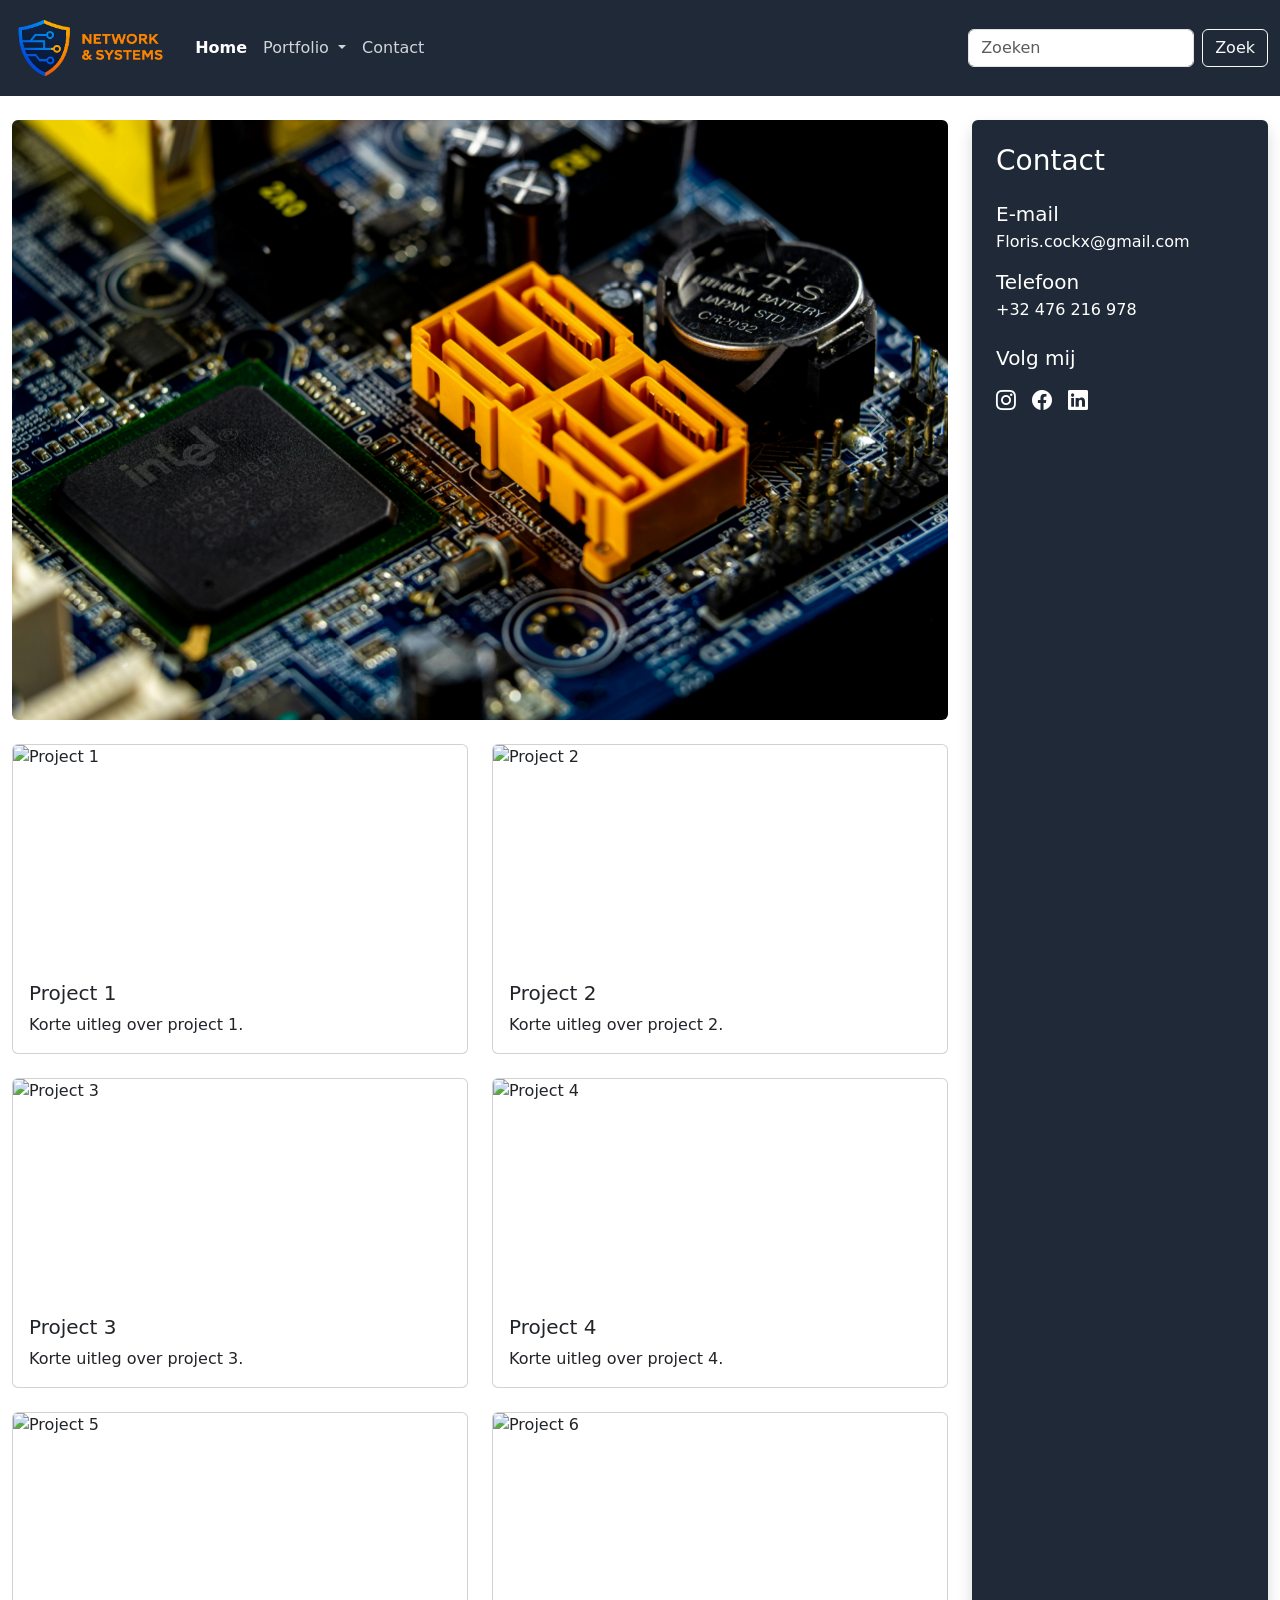
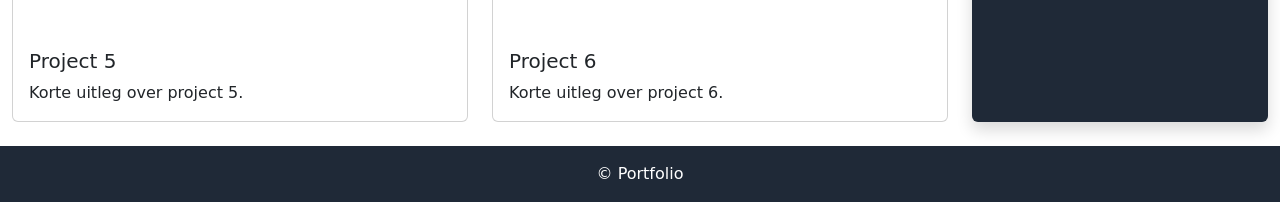
==== index.html @ 985202cc "test" ====
<!DOCTYPE html>
<html lang="nl-BE">

<head>
  <!-- Required meta tags -->
  <meta charset="UTF-8">
  <!-- version egde --> 
  <meta http-equiv="X-UA-Compatible" content="IE=edge">
  <meta name="viewport" content="width=device-width, initial-scale=1.0">
  <title>home</title>
  <!--Reset css copy paste-->
  <link rel="stylesheet" href="css/reset.css">
  <!-- Bootstrap CSS -->
  <link href="https://cdn.jsdelivr.net/npm/bootstrap@5.3.3/dist/css/bootstrap.min.css" rel="stylesheet"
    integrity="sha384-QWTKZyjpPEjISv5WaRU9OFeRpok6YctnYmDr5pNlyT2bRjXh0JMhjY6hW+ALEwIH" crossorigin="anonymous">
  <!-- Bootstrap CSS icons: https://icons.getbootstrap.com/#usage -->
  <link rel="stylesheet" href="https://cdn.jsdelivr.net/npm/bootstrap-icons@1.11.3/font/bootstrap-icons.min.css">
  <!-- JavaScript: Bootstrap Bundle with Popper -->
  <script src="https://cdn.jsdelivr.net/npm/bootstrap@5.3.3/dist/js/bootstrap.bundle.min.js"
    integrity="sha384-YvpcrYf0tY3lHB60NNkmXc5s9fDVZLESaAA55NDzOxhy9GkcIdslK1eN7N6jIeHz" crossorigin="anonymous" defer>
  </script>
  <!-- script voor de huidige jaar -->
  <script src="Js/script.js" defer></script>
  <!-- eigen geschreven css voor jouw html-bestand -->
  <link rel="stylesheet" href="css/style.css">
</head>

<body>
    <header>
        <nav class="navbar navbar-expand-lg navbar-dark header-kleur">
            <section class="container-fluid">
                <a class="navbar-brand" href="index.html">
                    <img src="assets/images/Logo.png" alt="Logo" height="70">
                </a>

                <button class="navbar-toggler" type="button" data-bs-toggle="collapse" data-bs-target="#hoofdnavigatie"                  aria-controls="hoofdnavigatie" aria-expanded="false" aria-label="Navigatie openen">
                    <span class="navbar-toggler-icon"></span>
                </button>

                <section class="collapse navbar-collapse" id="hoofdnavigatie">
                    <ul class="navbar-nav me-auto mb-2 mb-lg-0">
                        <li class="nav-item">
                            <a class="nav-link active" href="index.html">Home</a>
                        </li>

                        <li class="nav-item dropdown">
                            <a class="nav-link dropdown-toggle" href="#" role="button" data-bs-toggle="dropdown" aria-expanded="false">
                                Portfolio
                            </a>
                            <ul class="dropdown-menu">
                                <li><a class="dropdown-item" href="portfolio.html">Alle projecten</a></li>
                                <li><a class="dropdown-item" href="naam.html">Project 1</a></li>
                                <li><a class="dropdown-item" href="project2.html">Project 2</a></li>
                                <li><a class="dropdown-item" href="project3.html">Project 3</a></li>
                                <li><a class="dropdown-item" href="project4.html">Project 4</a></li>
                                <li><a class="dropdown-item" href="project5.html">Project 5</a></li>
                                <li><a class="dropdown-item" href="project6.html">Project 6</a></li>
                            </ul>
                        </li>

                        <li class="nav-item">
                            <a class="nav-link" href="contact.html">Contact</a>
                        </li>
                    </ul>

                    <form class="d-flex mt-3 mt-lg-0" role="search">
                        <input class="form-control me-2" type="search" placeholder="Zoeken" aria-label="Zoeken">
                        <button class="btn btn-outline-light" type="submit">Zoek</button>
                    </form>
                </section>
            </section>
        </nav>
    </header>

    <main class="container-fluid py-4">
        <section class="row g-4 align-items-stretch">

            <section class="col-lg-9">
                <section id="carouselExampleAutoplaying" class="carousel slide mb-4" data-bs-ride="carousel" data-bs-interval="7000">
                    <section class="carousel-inner rounded">
                        <section class="carousel-item active">
                            <img src="assets/images/sfeerbeeld 1.jpg" class="d-block w-100 carousel-foto" alt="foto van servers met kabels">
                        </section>
                        <section class="carousel-item">
                            <img src="assets/images/sfeerbeeld 2.jpg" class="d-block w-100 carousel-foto" alt="foto van codes op een computerscherm">
                        </section>
                        <section class="carousel-item">
                            <img src="assets/images/sfeerbeeld 3.jpg" class="d-block w-100 carousel-foto" alt="foto van een laptop met code op het scherm">
                        </section>
                    </section>

                    <button class="carousel-control-prev" type="button" data-bs-target="#carouselExampleAutoplaying" data-bs-slide="prev">
                        <span class="carousel-control-prev-icon" aria-hidden="true"></span>
                        <span class="visually-hidden">Vorige</span>
                    </button>

                    <button class="carousel-control-next" type="button" data-bs-target="#carouselExampleAutoplaying" data-bs-slide="next">
                        <span class="carousel-control-next-icon" aria-hidden="true"></span>
                        <span class="visually-hidden">Volgende</span>
                    </button>
                </section>

                <section class="row g-4">
                    <article class="col-md-6">
                        <section class="card h-100">
                            <img src="assets/images/project1.jpg" class="card-img-top" alt="Project 1">
                            <section class="card-body">
                                <h2 class="h5 card-title">Project 1</h2>
                                <p class="card-text">Korte uitleg over project 1.</p>
                            </section>
                        </section>
                    </article>

                    <article class="col-md-6">
                        <section class="card h-100">
                            <img src="assets/images/project2.jpg" class="card-img-top" alt="Project 2">
                            <section class="card-body">
                                <h2 class="h5 card-title">Project 2</h2>
                                <p class="card-text">Korte uitleg over project 2.</p>
                            </section>
                        </section>
                    </article>

                    <article class="col-md-6">
                        <section class="card h-100">
                            <img src="assets/images/project3.jpg" class="card-img-top" alt="Project 3">
                            <section class="card-body">
                                <h2 class="h5 card-title">Project 3</h2>
                                <p class="card-text">Korte uitleg over project 3.</p>
                            </section>
                        </section>
                    </article>

                    <article class="col-md-6">
                        <section class="card h-100">
                            <img src="assets/images/project4.jpg" class="card-img-top" alt="Project 4">
                            <section class="card-body">
                                <h2 class="h5 card-title">Project 4</h2>
                                <p class="card-text">Korte uitleg over project 4.</p>
                            </section>
                        </section>
                    </article>

                    <article class="col-md-6">
                        <section class="card h-100">
                            <img src="assets/images/project5.jpg" class="card-img-top" alt="Project 5">
                            <section class="card-body">
                                <h2 class="h5 card-title">Project 5</h2>
                                <p class="card-text">Korte uitleg over project 5.</p>
                            </section>
                        </section>
                    </article>

                    <article class="col-md-6">
                        <section class="card h-100">
                            <img src="assets/images/project6.jpg" class="card-img-top" alt="Project 6">
                            <section class="card-body">
                                <h2 class="h5 card-title">Project 6</h2>
                                <p class="card-text">Korte uitleg over project 6.</p>
                            </section>
                        </section>
                    </article>
                </section>
            </section>

            <aside class="col-lg-3">
                <section class="header-kleur text-white rounded p-4 h-100 shadow">
                    <h2 class="h3 mb-4">Contact</h2>

                    <h3 class="h5 mb-1">E-mail</h3>
                    <p class="mb-3">Floris.cockx@gmail.com</p>

                    <h3 class="h5 mb-1">Telefoon</h3>
                    <p class="mb-4">+32 476 216 978</p>

                    <h3 class="h5 mb-3">Volg mij</h3>

                    <nav class="d-flex gap-3 fs-5">
                        <a href="https://www.instagram.com/" target="_blank" class="text-white" aria-label="Instagram">
                            <i class="bi bi-instagram"></i>
                        </a>
                        <a href="https://www.facebook.com/" target="_blank" class="text-white" aria-label="Facebook">
                            <i class="bi bi-facebook"></i>
                        </a>
                        <a href="https://www.linkedin.com/" target="_blank" class="text-white" aria-label="LinkedIn">
                            <i class="bi bi-linkedin"></i>
                        </a>
                    </nav>
                </section>
            </aside>
        </section>
    </main> 

    <footer class="header-kleur text-white text-center py-3">
        <p class="sticky-bottom text-center mb-0">&copy; <span id="year"></span> Portfolio</p>
    </footer>

</body>
</html>
---- css/style.css ----
header{
    position: sticky;
    top: 0;
    z-index: 1000;
}

.header-kleur{
    background-color: #1f2937;
}

.navbar-nav .nav-link{
    color: #d1d5db;
}

.navbar-nav .nav-link:hover{
    color: #f59e0b;
}

.navbar-nav .nav-link.active{
    color: white;
    font-weight: 600;
}

.carousel-foto {
    height: 600px;
    width: 100%;
    object-fit: cover;
}

.card-img-top {
    height: 220px;
    object-fit: cover;
}
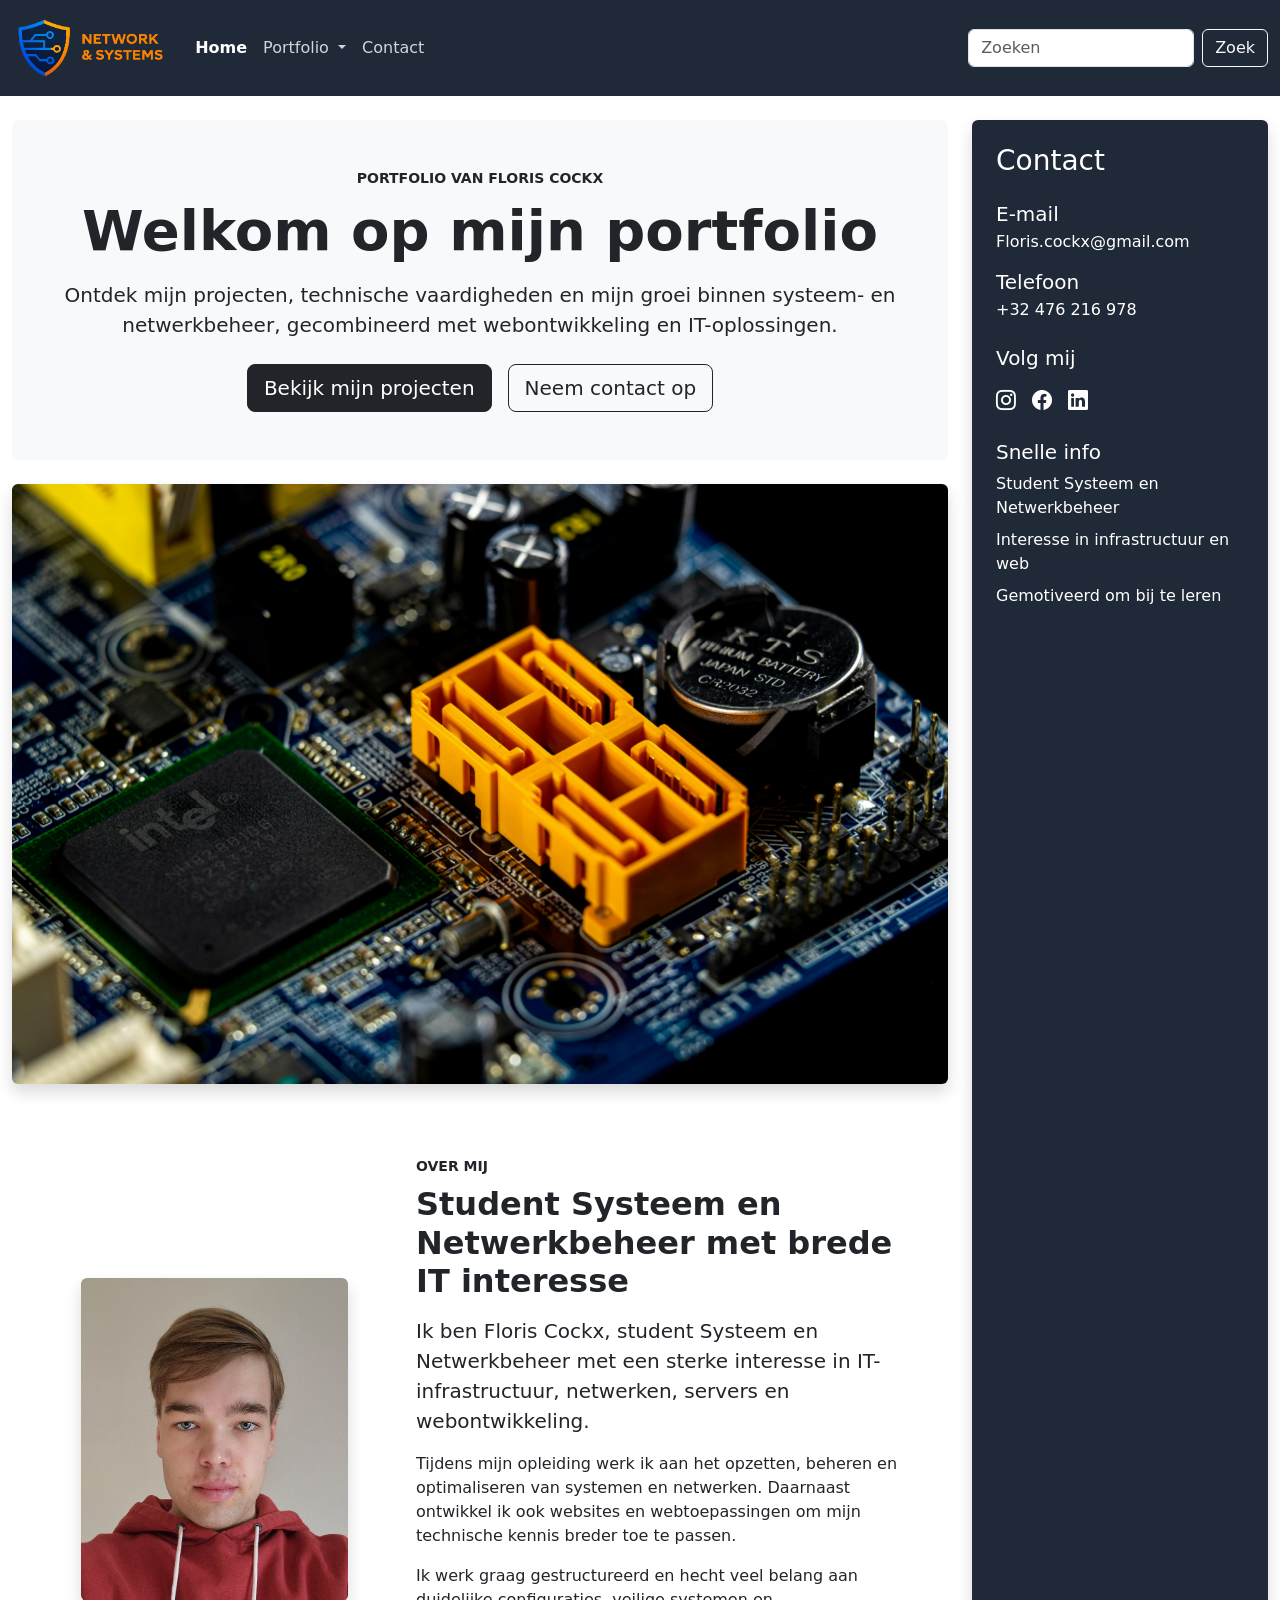
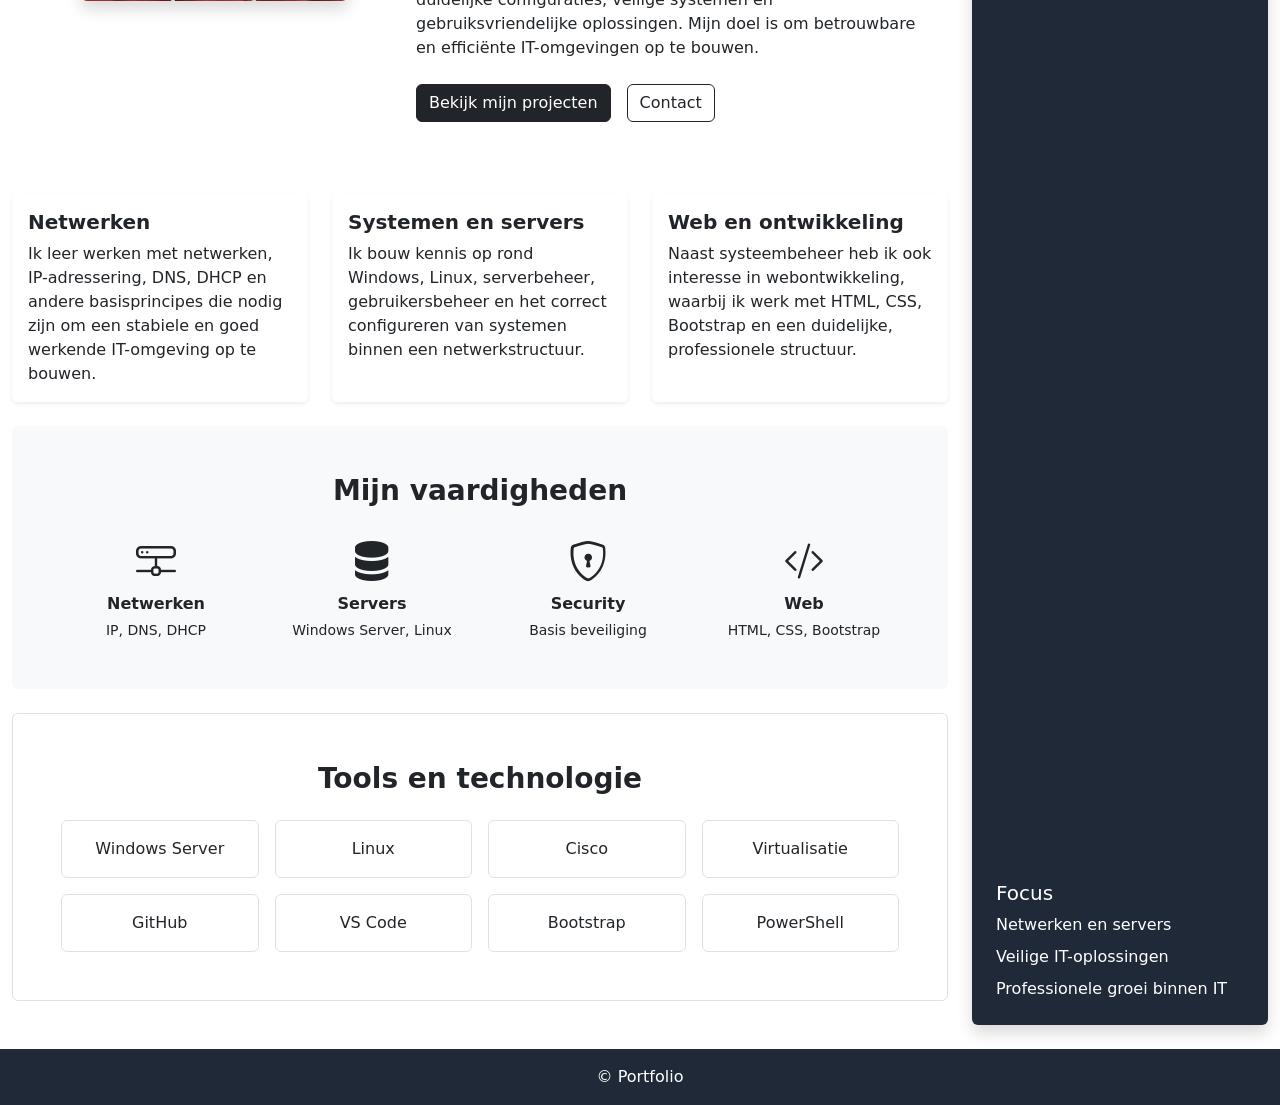
==== commit a11c2eed: "aanpassingen" ====
--- a/index.html
+++ b/index.html
@@ -7,7 +7,7 @@
   <!-- version egde --> 
   <meta http-equiv="X-UA-Compatible" content="IE=edge">
   <meta name="viewport" content="width=device-width, initial-scale=1.0">
-  <title>home</title>
+  <title>home | Portfolio Floris Cockx</title>
   <!--Reset css copy paste-->
   <link rel="stylesheet" href="css/reset.css">
   <!-- Bootstrap CSS -->
@@ -49,7 +49,7 @@
                             </a>
                             <ul class="dropdown-menu">
                                 <li><a class="dropdown-item" href="portfolio.html">Alle projecten</a></li>
-                                <li><a class="dropdown-item" href="naam.html">Project 1</a></li>
+                                <li><a class="dropdown-item" href="bekabelingsplan.html">Project 1</a></li>
                                 <li><a class="dropdown-item" href="project2.html">Project 2</a></li>
                                 <li><a class="dropdown-item" href="project3.html">Project 3</a></li>
                                 <li><a class="dropdown-item" href="project4.html">Project 4</a></li>
@@ -73,123 +73,230 @@
     </header>
 
     <main class="container-fluid py-4">
-        <section class="row g-4 align-items-stretch">
-
-            <section class="col-lg-9">
-                <section id="carouselExampleAutoplaying" class="carousel slide mb-4" data-bs-ride="carousel" data-bs-interval="7000">
-                    <section class="carousel-inner rounded">
-                        <section class="carousel-item active">
-                            <img src="assets/images/sfeerbeeld 1.jpg" class="d-block w-100 carousel-foto" alt="foto van servers met kabels">
-                        </section>
-                        <section class="carousel-item">
-                            <img src="assets/images/sfeerbeeld 2.jpg" class="d-block w-100 carousel-foto" alt="foto van codes op een computerscherm">
-                        </section>
-                        <section class="carousel-item">
-                            <img src="assets/images/sfeerbeeld 3.jpg" class="d-block w-100 carousel-foto" alt="foto van een laptop met code op het scherm">
-                        </section>
-                    </section>
-
-                    <button class="carousel-control-prev" type="button" data-bs-target="#carouselExampleAutoplaying" data-bs-slide="prev">
-                        <span class="carousel-control-prev-icon" aria-hidden="true"></span>
-                        <span class="visually-hidden">Vorige</span>
-                    </button>
-
-                    <button class="carousel-control-next" type="button" data-bs-target="#carouselExampleAutoplaying" data-bs-slide="next">
-                        <span class="carousel-control-next-icon" aria-hidden="true"></span>
-                        <span class="visually-hidden">Volgende</span>
-                    </button>
-                </section>
-
-                <section class="row g-4">
-                    <article class="col-md-6">
-                        <section class="card h-100">
-                            <img src="assets/images/project1.jpg" class="card-img-top" alt="Project 1">
-                            <section class="card-body">
-                                <h2 class="h5 card-title">Project 1</h2>
-                                <p class="card-text">Korte uitleg over project 1.</p>
-                            </section>
-                        </section>
-                    </article>
-
-                    <article class="col-md-6">
-                        <section class="card h-100">
-                            <img src="assets/images/project2.jpg" class="card-img-top" alt="Project 2">
-                            <section class="card-body">
-                                <h2 class="h5 card-title">Project 2</h2>
-                                <p class="card-text">Korte uitleg over project 2.</p>
-                            </section>
-                        </section>
-                    </article>
-
-                    <article class="col-md-6">
-                        <section class="card h-100">
-                            <img src="assets/images/project3.jpg" class="card-img-top" alt="Project 3">
-                            <section class="card-body">
-                                <h2 class="h5 card-title">Project 3</h2>
-                                <p class="card-text">Korte uitleg over project 3.</p>
-                            </section>
-                        </section>
-                    </article>
-
-                    <article class="col-md-6">
-                        <section class="card h-100">
-                            <img src="assets/images/project4.jpg" class="card-img-top" alt="Project 4">
-                            <section class="card-body">
-                                <h2 class="h5 card-title">Project 4</h2>
-                                <p class="card-text">Korte uitleg over project 4.</p>
-                            </section>
-                        </section>
-                    </article>
-
-                    <article class="col-md-6">
-                        <section class="card h-100">
-                            <img src="assets/images/project5.jpg" class="card-img-top" alt="Project 5">
-                            <section class="card-body">
-                                <h2 class="h5 card-title">Project 5</h2>
-                                <p class="card-text">Korte uitleg over project 5.</p>
-                            </section>
-                        </section>
-                    </article>
-
-                    <article class="col-md-6">
-                        <section class="card h-100">
-                            <img src="assets/images/project6.jpg" class="card-img-top" alt="Project 6">
-                            <section class="card-body">
-                                <h2 class="h5 card-title">Project 6</h2>
-                                <p class="card-text">Korte uitleg over project 6.</p>
-                            </section>
-                        </section>
-                    </article>
-                </section>
-            </section>
-
-            <aside class="col-lg-3">
-                <section class="header-kleur text-white rounded p-4 h-100 shadow">
-                    <h2 class="h3 mb-4">Contact</h2>
-
-                    <h3 class="h5 mb-1">E-mail</h3>
-                    <p class="mb-3">Floris.cockx@gmail.com</p>
-
-                    <h3 class="h5 mb-1">Telefoon</h3>
-                    <p class="mb-4">+32 476 216 978</p>
-
-                    <h3 class="h5 mb-3">Volg mij</h3>
-
-                    <nav class="d-flex gap-3 fs-5">
-                        <a href="https://www.instagram.com/" target="_blank" class="text-white" aria-label="Instagram">
-                            <i class="bi bi-instagram"></i>
-                        </a>
-                        <a href="https://www.facebook.com/" target="_blank" class="text-white" aria-label="Facebook">
-                            <i class="bi bi-facebook"></i>
-                        </a>
-                        <a href="https://www.linkedin.com/" target="_blank" class="text-white" aria-label="LinkedIn">
-                            <i class="bi bi-linkedin"></i>
-                        </a>
-                    </nav>
-                </section>
-            </aside>
-        </section>
-    </main> 
+    <section class="row g-4 align-items-stretch">
+
+      <section class="col-lg-9">
+
+        <section class="bg-light rounded p-4 p-lg-5 mb-4 text-center">
+          <p class="text-uppercase fw-semibold small mb-2">Portfolio van Floris Cockx</p>
+          <h1 class="display-4 fw-bold mb-3">Welkom op mijn portfolio</h1>
+          <p class="lead mb-4">
+            Ontdek mijn projecten, technische vaardigheden en mijn groei binnen systeem- en netwerkbeheer,
+            gecombineerd met webontwikkeling en IT-oplossingen.
+          </p>
+
+          <nav class="d-flex justify-content-center gap-3 flex-wrap">
+            <a href="portfolio.html" class="btn btn-dark btn-lg">Bekijk mijn projecten</a>
+            <a href="contact.html" class="btn btn-outline-dark btn-lg">Neem contact op</a>
+          </nav>
+        </section>
+
+        <section id="carouselExampleAutoplaying" class="carousel slide mb-5 shadow rounded overflow-hidden"
+          data-bs-ride="carousel" data-bs-interval="7000">
+          <section class="carousel-inner">
+            <section class="carousel-item active">
+              <img src="assets/images/sfeerbeeld 1.jpg" class="d-block w-100 carousel-foto"
+                alt="foto van servers met kabels">
+            </section>
+            <section class="carousel-item">
+              <img src="assets/images/sfeerbeeld 2.jpg" class="d-block w-100 carousel-foto"
+                alt="foto van codes op een computerscherm">
+            </section>
+            <section class="carousel-item">
+              <img src="assets/images/sfeerbeeld 3.jpg" class="d-block w-100 carousel-foto"
+                alt="foto van een laptop met code op het scherm">
+            </section>
+          </section>
+
+          <button class="carousel-control-prev" type="button" data-bs-target="#carouselExampleAutoplaying"
+            data-bs-slide="prev">
+            <span class="carousel-control-prev-icon" aria-hidden="true"></span>
+            <span class="visually-hidden">Vorige</span>
+          </button>
+
+          <button class="carousel-control-next" type="button" data-bs-target="#carouselExampleAutoplaying"
+            data-bs-slide="next">
+            <span class="carousel-control-next-icon" aria-hidden="true"></span>
+            <span class="visually-hidden">Volgende</span>
+          </button>
+        </section>
+
+        <section class="row g-4 align-items-center mb-5 bg-white rounded p-3 p-lg-4">
+          <article class="col-lg-5 text-center">
+            <figure class="mb-0">
+              <img src="assets/images/professionele foto.jpg" alt="Foto van Floris Cockx"
+                class="img-fluid w-75 rounded shadow">
+            </figure>
+          </article>
+
+          <article class="col-lg-7">
+            <p class="text-uppercase fw-semibold small mb-2">Over mij</p>
+            <h2 class="h2 fw-bold mb-3">Student Systeem en Netwerkbeheer met brede IT interesse</h2>
+
+            <p class="lead">
+              Ik ben Floris Cockx, student Systeem en Netwerkbeheer met een sterke interesse in IT-infrastructuur,
+              netwerken, servers en webontwikkeling.
+            </p>
+
+            <p>
+              Tijdens mijn opleiding werk ik aan het opzetten, beheren en optimaliseren van systemen en netwerken.
+              Daarnaast ontwikkel ik ook websites en webtoepassingen om mijn technische kennis breder toe te passen.
+            </p>
+
+            <p>
+              Ik werk graag gestructureerd en hecht veel belang aan duidelijke configuraties, veilige systemen en
+              gebruiksvriendelijke oplossingen. Mijn doel is om betrouwbare en efficiënte IT-omgevingen op te bouwen.
+            </p>
+
+            <nav class="d-flex gap-3 flex-wrap mt-4">
+              <a href="portfolio.html" class="btn btn-dark">Bekijk mijn projecten</a>
+              <a href="contact.html" class="btn btn-outline-dark">Contact</a>
+            </nav>
+          </article>
+        </section>
+
+        <section class="row g-4 mb-4">
+          <article class="col-md-4">
+            <section class="card h-100 shadow-sm border-0">
+              <section class="card-body">
+                <h2 class="h5 fw-bold">Netwerken</h2>
+                <p class="mb-0">
+                  Ik leer werken met netwerken, IP-adressering, DNS, DHCP en andere basisprincipes die nodig zijn om
+                  een stabiele en goed werkende IT-omgeving op te bouwen.
+                </p>
+              </section>
+            </section>
+          </article>
+
+          <article class="col-md-4">
+            <section class="card h-100 shadow-sm border-0">
+              <section class="card-body">
+                <h2 class="h5 fw-bold">Systemen en servers</h2>
+                <p class="mb-0">
+                  Ik bouw kennis op rond Windows, Linux, serverbeheer, gebruikersbeheer en het correct configureren van
+                  systemen binnen een netwerkstructuur.
+                </p>
+              </section>
+            </section>
+          </article>
+
+          <article class="col-md-4">
+            <section class="card h-100 shadow-sm border-0">
+              <section class="card-body">
+                <h2 class="h5 fw-bold">Web en ontwikkeling</h2>
+                <p class="mb-0">
+                  Naast systeembeheer heb ik ook interesse in webontwikkeling, waarbij ik werk met HTML, CSS,
+                  Bootstrap en een duidelijke, professionele structuur.
+                </p>
+              </section>
+            </section>
+          </article>
+        </section>
+
+        <section class="bg-light rounded p-4 p-lg-5 mb-4">
+          <h2 class="h3 fw-bold mb-4 text-center">Mijn vaardigheden</h2>
+
+          <section class="row g-4 text-center">
+            <article class="col-md-3">
+              <i class="bi bi-hdd-network fs-1 mb-2"></i>
+              <p class="fw-semibold mb-1">Netwerken</p>
+              <p class="small mb-0">IP, DNS, DHCP</p>
+            </article>
+
+            <article class="col-md-3">
+              <i class="bi bi-server fs-1 mb-2"></i>
+              <p class="fw-semibold mb-1">Servers</p>
+              <p class="small mb-0">Windows Server, Linux</p>
+            </article>
+
+            <article class="col-md-3">
+              <i class="bi bi-shield-lock fs-1 mb-2"></i>
+              <p class="fw-semibold mb-1">Security</p>
+              <p class="small mb-0">Basis beveiliging</p>
+            </article>
+
+            <article class="col-md-3">
+              <i class="bi bi-code-slash fs-1 mb-2"></i>
+              <p class="fw-semibold mb-1">Web</p>
+              <p class="small mb-0">HTML, CSS, Bootstrap</p>
+            </article>
+          </section>
+        </section>
+
+        <section class="bg-white rounded border p-4 p-lg-5 mb-4">
+          <h2 class="h3 fw-bold mb-4 text-center">Tools en technologie</h2>
+
+          <section class="row g-3 text-center">
+            <article class="col-6 col-md-3">
+              <section class="border rounded p-3 h-100">Windows Server</section>
+            </article>
+            <article class="col-6 col-md-3">
+              <section class="border rounded p-3 h-100">Linux</section>
+            </article>
+            <article class="col-6 col-md-3">
+              <section class="border rounded p-3 h-100">Cisco</section>
+            </article>
+            <article class="col-6 col-md-3">
+              <section class="border rounded p-3 h-100">Virtualisatie</section>
+            </article>
+            <article class="col-6 col-md-3">
+              <section class="border rounded p-3 h-100">GitHub</section>
+            </article>
+            <article class="col-6 col-md-3">
+              <section class="border rounded p-3 h-100">VS Code</section>
+            </article>
+            <article class="col-6 col-md-3">
+              <section class="border rounded p-3 h-100">Bootstrap</section>
+            </article>
+            <article class="col-6 col-md-3">
+              <section class="border rounded p-3 h-100">PowerShell</section>
+            </article>
+          </section>
+        </section>
+      </section>
+
+      <aside class="col-lg-3 d-flex">
+        <section class="header-kleur text-white rounded p-4 shadow w-100 d-flex flex-column">
+          <h2 class="h3 mb-4">Contact</h2>
+
+          <h3 class="h5 mb-1">E-mail</h3>
+          <p class="mb-3">Floris.cockx@gmail.com</p>
+
+          <h3 class="h5 mb-1">Telefoon</h3>
+          <p class="mb-4">+32 476 216 978</p>
+
+          <h3 class="h5 mb-3">Volg mij</h3>
+
+          <nav class="d-flex gap-3 fs-5 mb-4">
+            <a href="#" class="text-white" aria-label="Instagram">
+              <i class="bi bi-instagram"></i>
+            </a>
+            <a href="#" class="text-white" aria-label="Facebook">
+              <i class="bi bi-facebook"></i>
+            </a>
+            <a href="#" class="text-white" aria-label="LinkedIn">
+              <i class="bi bi-linkedin"></i>
+            </a>
+          </nav>
+
+          <section class="mb-4">
+            <h3 class="h5 mb-2">Snelle info</h3>
+            <p class="mb-2">Student Systeem en Netwerkbeheer</p>
+            <p class="mb-2">Interesse in infrastructuur en web</p>
+            <p class="mb-0">Gemotiveerd om bij te leren</p>
+          </section>
+
+          <section class="mt-auto">
+            <h3 class="h5 mb-2">Focus</h3>
+            <p class="mb-2">Netwerken en servers</p>
+            <p class="mb-2">Veilige IT-oplossingen</p>
+            <p class="mb-0">Professionele groei binnen IT</p>
+          </section>
+        </section>
+      </aside>
+
+    </section>
+  </main>
 
     <footer class="header-kleur text-white text-center py-3">
         <p class="sticky-bottom text-center mb-0">&copy; <span id="year"></span> Portfolio</p>
--- a/css/style.css
+++ b/css/style.css
@@ -30,4 +30,6 @@
 .card-img-top {
     height: 220px;
     object-fit: cover;
-}+}
+
+
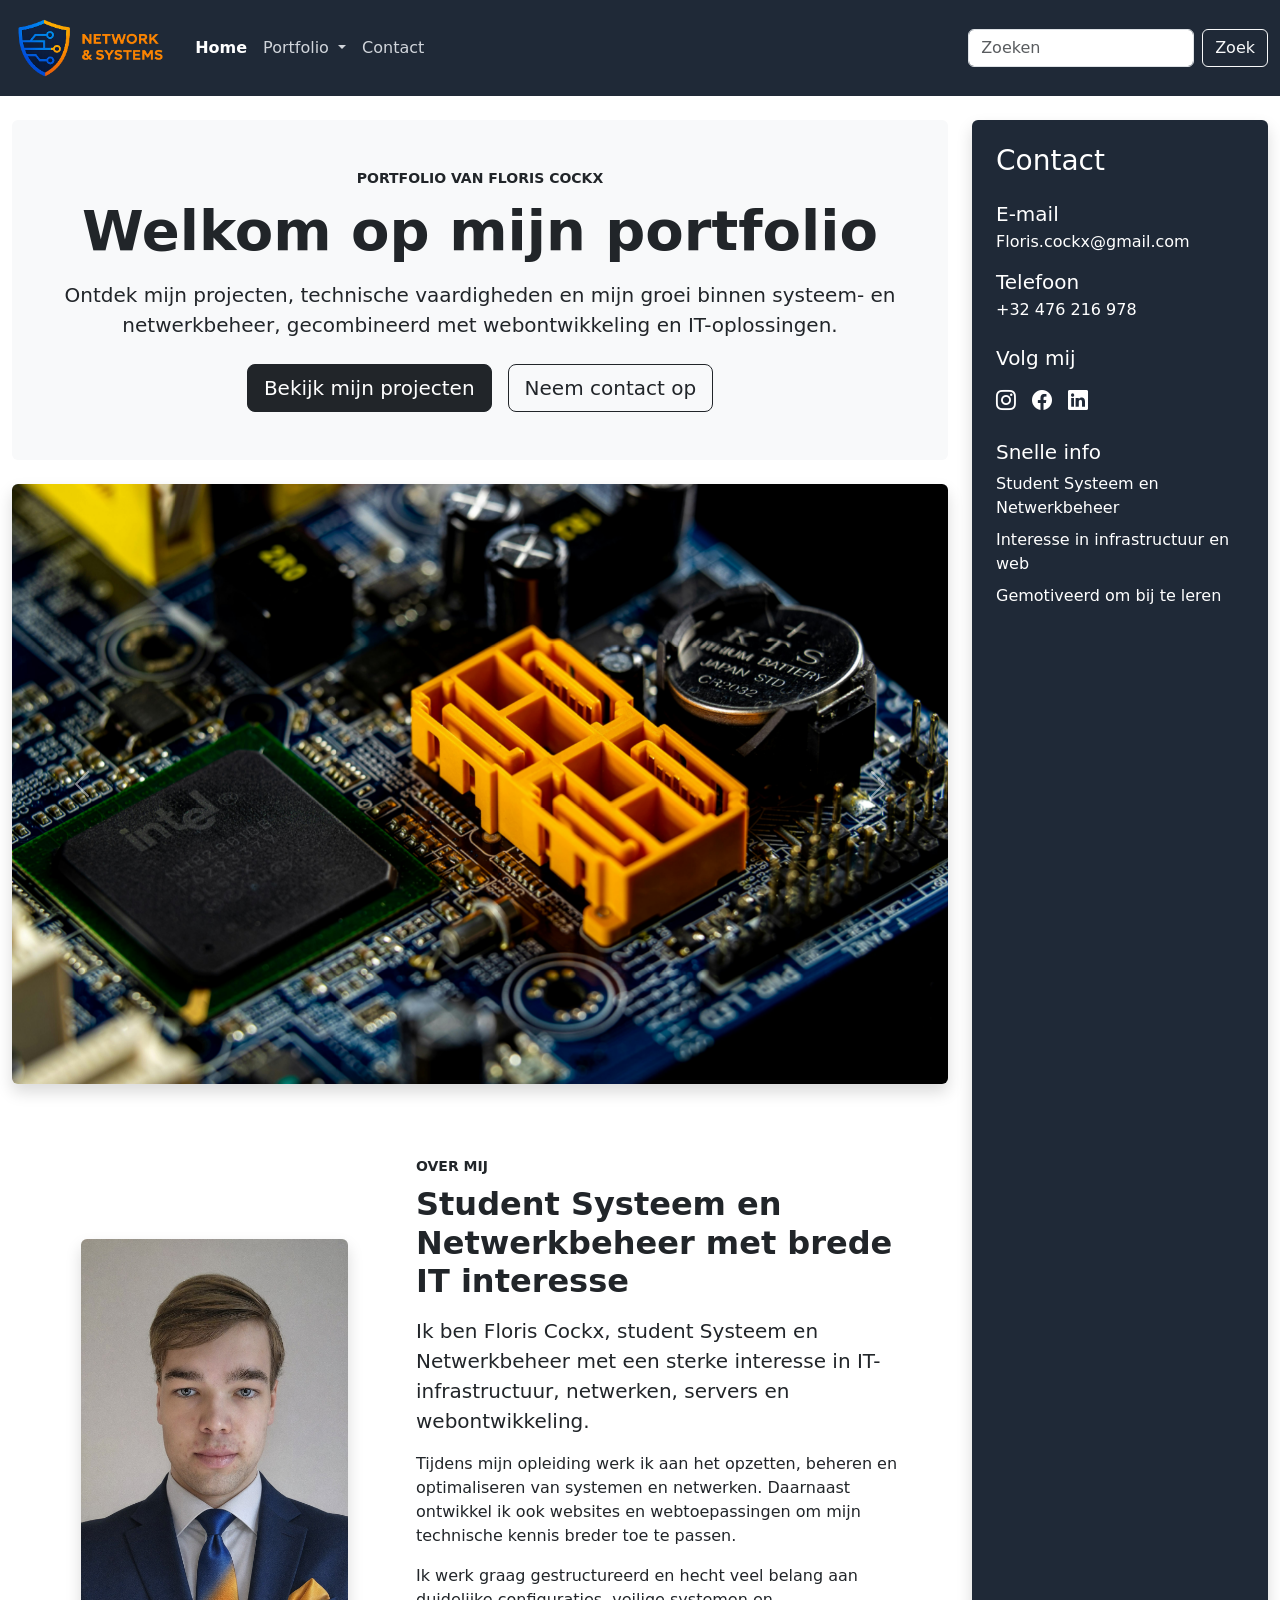
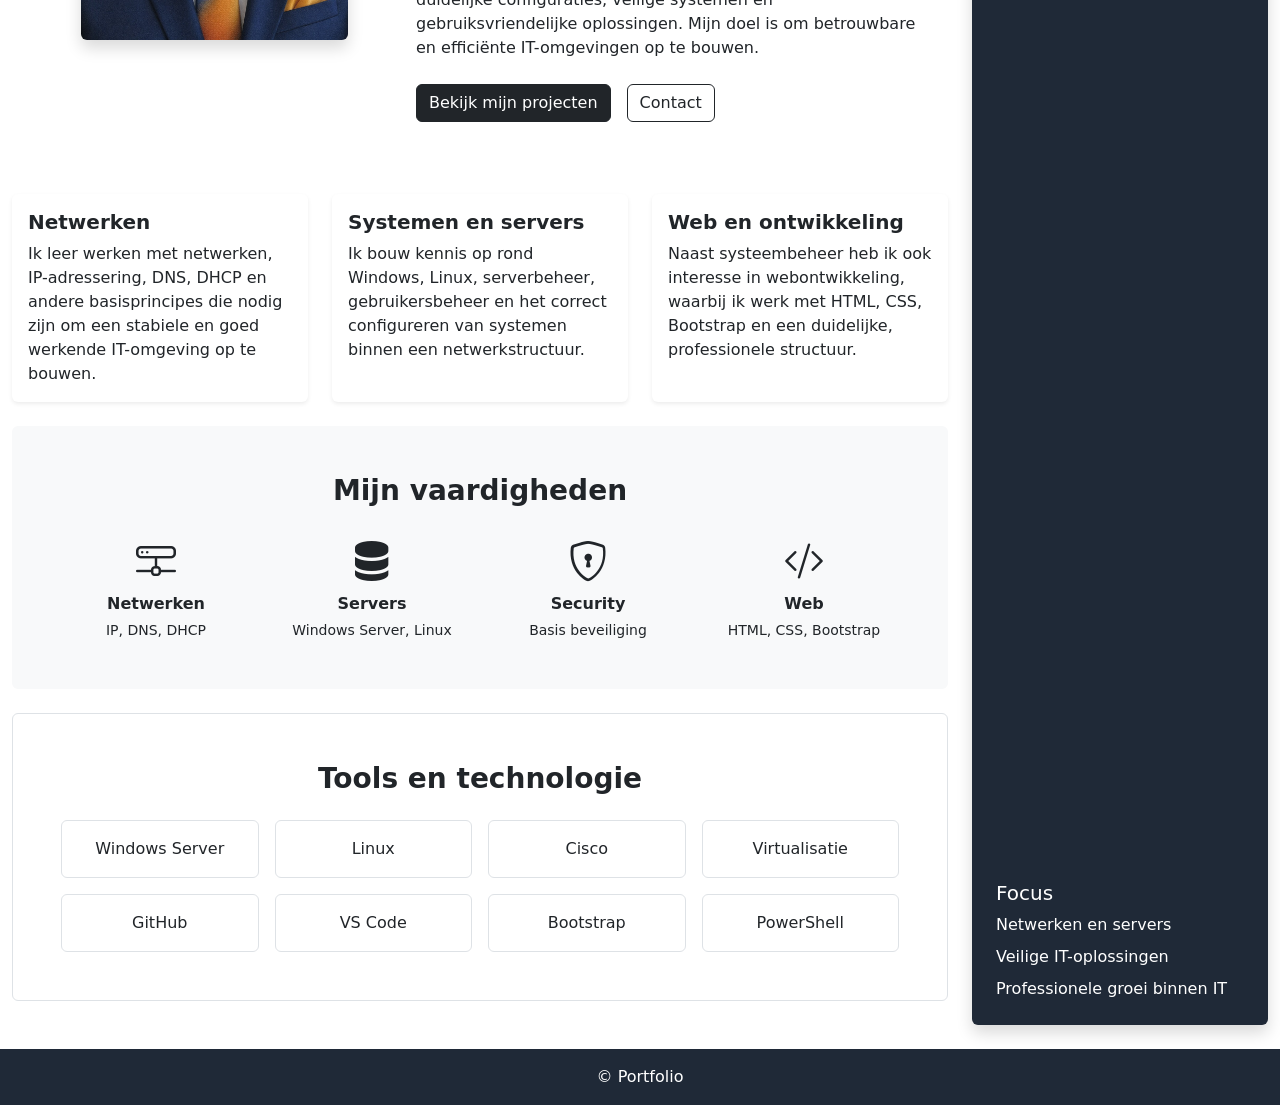
==== commit 6bf1e7cc: "t" ====
--- a/index.html
+++ b/index.html
@@ -2,27 +2,27 @@
 <html lang="nl-BE">
 
 <head>
-  <!-- Required meta tags -->
-  <meta charset="UTF-8">
-  <!-- version egde --> 
-  <meta http-equiv="X-UA-Compatible" content="IE=edge">
-  <meta name="viewport" content="width=device-width, initial-scale=1.0">
-  <title>home | Portfolio Floris Cockx</title>
-  <!--Reset css copy paste-->
-  <link rel="stylesheet" href="css/reset.css">
-  <!-- Bootstrap CSS -->
-  <link href="https://cdn.jsdelivr.net/npm/bootstrap@5.3.3/dist/css/bootstrap.min.css" rel="stylesheet"
-    integrity="sha384-QWTKZyjpPEjISv5WaRU9OFeRpok6YctnYmDr5pNlyT2bRjXh0JMhjY6hW+ALEwIH" crossorigin="anonymous">
-  <!-- Bootstrap CSS icons: https://icons.getbootstrap.com/#usage -->
-  <link rel="stylesheet" href="https://cdn.jsdelivr.net/npm/bootstrap-icons@1.11.3/font/bootstrap-icons.min.css">
-  <!-- JavaScript: Bootstrap Bundle with Popper -->
-  <script src="https://cdn.jsdelivr.net/npm/bootstrap@5.3.3/dist/js/bootstrap.bundle.min.js"
-    integrity="sha384-YvpcrYf0tY3lHB60NNkmXc5s9fDVZLESaAA55NDzOxhy9GkcIdslK1eN7N6jIeHz" crossorigin="anonymous" defer>
-  </script>
-  <!-- script voor de huidige jaar -->
-  <script src="Js/script.js" defer></script>
-  <!-- eigen geschreven css voor jouw html-bestand -->
-  <link rel="stylesheet" href="css/style.css">
+    <!-- Required meta tags -->
+    <meta charset="UTF-8">
+    <!-- version egde --> 
+    <meta http-equiv="X-UA-Compatible" content="IE=edge">
+    <meta name="viewport" content="width=device-width, initial-scale=1.0">
+    <title>home | Portfolio Floris Cockx</title>
+    <!--Reset css copy paste-->
+    <link rel="stylesheet" href="css/reset.css">
+    <!-- Bootstrap CSS -->
+    <link href="https://cdn.jsdelivr.net/npm/bootstrap@5.3.3/dist/css/bootstrap.min.css" rel="stylesheet"
+        integrity="sha384-QWTKZyjpPEjISv5WaRU9OFeRpok6YctnYmDr5pNlyT2bRjXh0JMhjY6hW+ALEwIH" crossorigin="anonymous">
+    <!-- Bootstrap CSS icons: https://icons.getbootstrap.com/#usage -->
+    <link rel="stylesheet" href="https://cdn.jsdelivr.net/npm/bootstrap-icons@1.11.3/font/bootstrap-icons.min.css">
+    <!-- JavaScript: Bootstrap Bundle with Popper -->
+    <script src="https://cdn.jsdelivr.net/npm/bootstrap@5.3.3/dist/js/bootstrap.bundle.min.js"
+        integrity="sha384-YvpcrYf0tY3lHB60NNkmXc5s9fDVZLESaAA55NDzOxhy9GkcIdslK1eN7N6jIeHz" crossorigin="anonymous" defer>
+    </script>
+    <!-- script voor de huidige jaar -->
+    <script src="Js/script.js" defer></script>
+    <!-- eigen geschreven css voor jouw html-bestand -->
+    <link rel="stylesheet" href="css/style.css">
 </head>
 
 <body>
@@ -33,7 +33,7 @@
                     <img src="assets/images/Logo.png" alt="Logo" height="70">
                 </a>
 
-                <button class="navbar-toggler" type="button" data-bs-toggle="collapse" data-bs-target="#hoofdnavigatie"                  aria-controls="hoofdnavigatie" aria-expanded="false" aria-label="Navigatie openen">
+                <button class="navbar-toggler" type="button" data-bs-toggle="collapse" data-bs-target="#hoofdnavigatie" aria-controls="hoofdnavigatie" aria-expanded="false"    aria-label="Navigatie openen">
                     <span class="navbar-toggler-icon"></span>
                 </button>
 
@@ -49,7 +49,7 @@
                             </a>
                             <ul class="dropdown-menu">
                                 <li><a class="dropdown-item" href="portfolio.html">Alle projecten</a></li>
-                                <li><a class="dropdown-item" href="bekabelingsplan.html">Project 1</a></li>
+                                <li><a class="dropdown-item" href="bekabelingsplan.html">Bekabelingsplan</a></li>
                                 <li><a class="dropdown-item" href="project2.html">Project 2</a></li>
                                 <li><a class="dropdown-item" href="project3.html">Project 3</a></li>
                                 <li><a class="dropdown-item" href="project4.html">Project 4</a></li>
@@ -73,230 +73,230 @@
     </header>
 
     <main class="container-fluid py-4">
-    <section class="row g-4 align-items-stretch">
-
-      <section class="col-lg-9">
-
-        <section class="bg-light rounded p-4 p-lg-5 mb-4 text-center">
-          <p class="text-uppercase fw-semibold small mb-2">Portfolio van Floris Cockx</p>
-          <h1 class="display-4 fw-bold mb-3">Welkom op mijn portfolio</h1>
-          <p class="lead mb-4">
-            Ontdek mijn projecten, technische vaardigheden en mijn groei binnen systeem- en netwerkbeheer,
-            gecombineerd met webontwikkeling en IT-oplossingen.
-          </p>
-
-          <nav class="d-flex justify-content-center gap-3 flex-wrap">
-            <a href="portfolio.html" class="btn btn-dark btn-lg">Bekijk mijn projecten</a>
-            <a href="contact.html" class="btn btn-outline-dark btn-lg">Neem contact op</a>
-          </nav>
+        <section class="row g-4 align-items-stretch">
+
+        <section class="col-lg-9">
+
+            <section class="bg-light rounded p-4 p-lg-5 mb-4 text-center">
+            <p class="text-uppercase fw-semibold small mb-2">Portfolio van Floris Cockx</p>
+            <h1 class="display-4 fw-bold mb-3">Welkom op mijn portfolio</h1>
+            <p class="lead mb-4">
+                Ontdek mijn projecten, technische vaardigheden en mijn groei binnen systeem- en netwerkbeheer,
+                gecombineerd met webontwikkeling en IT-oplossingen.
+            </p>
+
+            <nav class="d-flex justify-content-center gap-3 flex-wrap">
+                <a href="portfolio.html" class="btn btn-dark btn-lg">Bekijk mijn projecten</a>
+                <a href="contact.html" class="btn btn-outline-dark btn-lg">Neem contact op</a>
+            </nav>
+            </section>
+
+            <section id="carouselExampleAutoplaying" class="carousel slide mb-5 shadow rounded overflow-hidden"
+            data-bs-ride="carousel" data-bs-interval="7000">
+            <section class="carousel-inner">
+                <section class="carousel-item active">
+                <img src="assets/images/sfeerbeeld 1.jpg" class="d-block w-100 carousel-foto"
+                    alt="foto van servers met kabels">
+                </section>
+                <section class="carousel-item">
+                <img src="assets/images/sfeerbeeld 2.jpg" class="d-block w-100 carousel-foto"
+                    alt="foto van codes op een computerscherm">
+                </section>
+                <section class="carousel-item">
+                <img src="assets/images/sfeerbeeld 3.jpg" class="d-block w-100 carousel-foto"
+                    alt="foto van een laptop met code op het scherm">
+                </section>
+            </section>
+
+            <button class="carousel-control-prev" type="button" data-bs-target="#carouselExampleAutoplaying"
+                data-bs-slide="prev">
+                <span class="carousel-control-prev-icon" aria-hidden="true"></span>
+                <span class="visually-hidden">Vorige</span>
+            </button>
+
+            <button class="carousel-control-next" type="button" data-bs-target="#carouselExampleAutoplaying"
+                data-bs-slide="next">
+                <span class="carousel-control-next-icon" aria-hidden="true"></span>
+                <span class="visually-hidden">Volgende</span>
+            </button>
+            </section>
+
+            <section class="row g-4 align-items-center mb-5 bg-white rounded p-3 p-lg-4">
+            <article class="col-lg-5 text-center">
+                <figure class="mb-0">
+                <img src="assets/images/professionele_foto.jpg" alt="Foto van Floris Cockx"
+                    class="img-fluid w-75 rounded shadow">
+                </figure>
+            </article>
+
+            <article class="col-lg-7">
+                <p class="text-uppercase fw-semibold small mb-2">Over mij</p>
+                <h2 class="h2 fw-bold mb-3">Student Systeem en Netwerkbeheer met brede IT interesse</h2>
+
+                <p class="lead">
+                Ik ben Floris Cockx, student Systeem en Netwerkbeheer met een sterke interesse in IT-infrastructuur,
+                netwerken, servers en webontwikkeling.
+                </p>
+
+                <p>
+                Tijdens mijn opleiding werk ik aan het opzetten, beheren en optimaliseren van systemen en netwerken.
+                Daarnaast ontwikkel ik ook websites en webtoepassingen om mijn technische kennis breder toe te passen.
+                </p>
+
+                <p>
+                Ik werk graag gestructureerd en hecht veel belang aan duidelijke configuraties, veilige systemen en
+                gebruiksvriendelijke oplossingen. Mijn doel is om betrouwbare en efficiënte IT-omgevingen op te bouwen.
+                </p>
+
+                <nav class="d-flex gap-3 flex-wrap mt-4">
+                <a href="portfolio.html" class="btn btn-dark">Bekijk mijn projecten</a>
+                <a href="contact.html" class="btn btn-outline-dark">Contact</a>
+                </nav>
+            </article>
+            </section>
+
+            <section class="row g-4 mb-4">
+            <article class="col-md-4">
+                <section class="card h-100 shadow-sm border-0">
+                <section class="card-body">
+                    <h2 class="h5 fw-bold">Netwerken</h2>
+                    <p class="mb-0">
+                    Ik leer werken met netwerken, IP-adressering, DNS, DHCP en andere basisprincipes die nodig zijn om
+                    een stabiele en goed werkende IT-omgeving op te bouwen.
+                    </p>
+                </section>
+                </section>
+            </article>
+
+            <article class="col-md-4">
+                <section class="card h-100 shadow-sm border-0">
+                <section class="card-body">
+                    <h2 class="h5 fw-bold">Systemen en servers</h2>
+                    <p class="mb-0">
+                    Ik bouw kennis op rond Windows, Linux, serverbeheer, gebruikersbeheer en het correct configureren van
+                    systemen binnen een netwerkstructuur.
+                    </p>
+                </section>
+                </section>
+            </article>
+
+            <article class="col-md-4">
+                <section class="card h-100 shadow-sm border-0">
+                <section class="card-body">
+                    <h2 class="h5 fw-bold">Web en ontwikkeling</h2>
+                    <p class="mb-0">
+                    Naast systeembeheer heb ik ook interesse in webontwikkeling, waarbij ik werk met HTML, CSS,
+                    Bootstrap en een duidelijke, professionele structuur.
+                    </p>
+                </section>
+                </section>
+            </article>
+            </section>
+
+            <section class="bg-light rounded p-4 p-lg-5 mb-4">
+            <h2 class="h3 fw-bold mb-4 text-center">Mijn vaardigheden</h2>
+
+            <section class="row g-4 text-center">
+                <article class="col-md-3">
+                    <i class="bi bi-hdd-network fs-1 mb-2"></i>
+                    <p class="fw-semibold mb-1">Netwerken</p>
+                    <p class="small mb-0">IP, DNS, DHCP</p>
+                </article>
+
+                <article class="col-md-3">
+                    <i class="bi bi-server fs-1 mb-2"></i>
+                    <p class="fw-semibold mb-1">Servers</p>
+                    <p class="small mb-0">Windows Server, Linux</p>
+                </article>
+
+                <article class="col-md-3">
+                    <i class="bi bi-shield-lock fs-1 mb-2"></i>
+                    <p class="fw-semibold mb-1">Security</p>
+                    <p class="small mb-0">Basis beveiliging</p>
+                </article>
+
+                <article class="col-md-3">
+                    <i class="bi bi-code-slash fs-1 mb-2"></i>
+                    <p class="fw-semibold mb-1">Web</p>
+                    <p class="small mb-0">HTML, CSS, Bootstrap</p>
+                </article>
+            </section>
+            </section>
+
+            <section class="bg-white rounded border p-4 p-lg-5 mb-4">
+            <h2 class="h3 fw-bold mb-4 text-center">Tools en technologie</h2>
+
+            <section class="row g-3 text-center">
+                <article class="col-6 col-md-3">
+                    <section class="border rounded p-3 h-100">Windows Server</section>
+                </article>
+                <article class="col-6 col-md-3">
+                    <section class="border rounded p-3 h-100">Linux</section>
+                </article>
+                <article class="col-6 col-md-3">
+                    <section class="border rounded p-3 h-100">Cisco</section>
+                </article>
+                <article class="col-6 col-md-3">
+                    <section class="border rounded p-3 h-100">Virtualisatie</section>
+                </article>
+                <article class="col-6 col-md-3">
+                    <section class="border rounded p-3 h-100">GitHub</section>
+                </article>
+                <article class="col-6 col-md-3">
+                    <section class="border rounded p-3 h-100">VS Code</section>
+                </article>
+                <article class="col-6 col-md-3">
+                    <section class="border rounded p-3 h-100">Bootstrap</section>
+                </article>
+                <article class="col-6 col-md-3">
+                    <section class="border rounded p-3 h-100">PowerShell</section>
+                </article>
+            </section>
+            </section>
         </section>
 
-        <section id="carouselExampleAutoplaying" class="carousel slide mb-5 shadow rounded overflow-hidden"
-          data-bs-ride="carousel" data-bs-interval="7000">
-          <section class="carousel-inner">
-            <section class="carousel-item active">
-              <img src="assets/images/sfeerbeeld 1.jpg" class="d-block w-100 carousel-foto"
-                alt="foto van servers met kabels">
-            </section>
-            <section class="carousel-item">
-              <img src="assets/images/sfeerbeeld 2.jpg" class="d-block w-100 carousel-foto"
-                alt="foto van codes op een computerscherm">
-            </section>
-            <section class="carousel-item">
-              <img src="assets/images/sfeerbeeld 3.jpg" class="d-block w-100 carousel-foto"
-                alt="foto van een laptop met code op het scherm">
-            </section>
-          </section>
-
-          <button class="carousel-control-prev" type="button" data-bs-target="#carouselExampleAutoplaying"
-            data-bs-slide="prev">
-            <span class="carousel-control-prev-icon" aria-hidden="true"></span>
-            <span class="visually-hidden">Vorige</span>
-          </button>
-
-          <button class="carousel-control-next" type="button" data-bs-target="#carouselExampleAutoplaying"
-            data-bs-slide="next">
-            <span class="carousel-control-next-icon" aria-hidden="true"></span>
-            <span class="visually-hidden">Volgende</span>
-          </button>
+        <aside class="col-lg-3 d-flex">
+            <section class="header-kleur text-white rounded p-4 shadow w-100 d-flex flex-column">
+            <h2 class="h3 mb-4">Contact</h2>
+
+            <h3 class="h5 mb-1">E-mail</h3>
+            <p class="mb-3">Floris.cockx@gmail.com</p>
+
+            <h3 class="h5 mb-1">Telefoon</h3>
+            <p class="mb-4">+32 476 216 978</p>
+
+            <h3 class="h5 mb-3">Volg mij</h3>
+
+            <nav class="d-flex gap-3 fs-5">
+                <a href="https://www.instagram.com/" target="_blank" class="text-white" aria-label="Instagram">
+                    <i class="bi bi-instagram"></i>
+                </a>
+                <a href="https://www.facebook.com/" target="_blank" class="text-white" aria-label="Facebook">
+                    <i class="bi bi-facebook"></i>
+                </a>
+                <a href="https://www.linkedin.com/" target="_blank" class="text-white" aria-label="LinkedIn">
+                    <i class="bi bi-linkedin"></i>
+                </a>
+            </nav>
+            <br />
+
+            <section class="mb-4">
+                <h3 class="h5 mb-2">Snelle info</h3>
+                <p class="mb-2">Student Systeem en Netwerkbeheer</p>
+                <p class="mb-2">Interesse in infrastructuur en web</p>
+                <p class="mb-0">Gemotiveerd om bij te leren</p>
+            </section>
+
+            <section class="mt-auto">
+                <h3 class="h5 mb-2">Focus</h3>
+                <p class="mb-2">Netwerken en servers</p>
+                <p class="mb-2">Veilige IT-oplossingen</p>
+                <p class="mb-0">Professionele groei binnen IT</p>
+            </section>
+            </section>
+        </aside>
         </section>
-
-        <section class="row g-4 align-items-center mb-5 bg-white rounded p-3 p-lg-4">
-          <article class="col-lg-5 text-center">
-            <figure class="mb-0">
-              <img src="assets/images/professionele foto.jpg" alt="Foto van Floris Cockx"
-                class="img-fluid w-75 rounded shadow">
-            </figure>
-          </article>
-
-          <article class="col-lg-7">
-            <p class="text-uppercase fw-semibold small mb-2">Over mij</p>
-            <h2 class="h2 fw-bold mb-3">Student Systeem en Netwerkbeheer met brede IT interesse</h2>
-
-            <p class="lead">
-              Ik ben Floris Cockx, student Systeem en Netwerkbeheer met een sterke interesse in IT-infrastructuur,
-              netwerken, servers en webontwikkeling.
-            </p>
-
-            <p>
-              Tijdens mijn opleiding werk ik aan het opzetten, beheren en optimaliseren van systemen en netwerken.
-              Daarnaast ontwikkel ik ook websites en webtoepassingen om mijn technische kennis breder toe te passen.
-            </p>
-
-            <p>
-              Ik werk graag gestructureerd en hecht veel belang aan duidelijke configuraties, veilige systemen en
-              gebruiksvriendelijke oplossingen. Mijn doel is om betrouwbare en efficiënte IT-omgevingen op te bouwen.
-            </p>
-
-            <nav class="d-flex gap-3 flex-wrap mt-4">
-              <a href="portfolio.html" class="btn btn-dark">Bekijk mijn projecten</a>
-              <a href="contact.html" class="btn btn-outline-dark">Contact</a>
-            </nav>
-          </article>
-        </section>
-
-        <section class="row g-4 mb-4">
-          <article class="col-md-4">
-            <section class="card h-100 shadow-sm border-0">
-              <section class="card-body">
-                <h2 class="h5 fw-bold">Netwerken</h2>
-                <p class="mb-0">
-                  Ik leer werken met netwerken, IP-adressering, DNS, DHCP en andere basisprincipes die nodig zijn om
-                  een stabiele en goed werkende IT-omgeving op te bouwen.
-                </p>
-              </section>
-            </section>
-          </article>
-
-          <article class="col-md-4">
-            <section class="card h-100 shadow-sm border-0">
-              <section class="card-body">
-                <h2 class="h5 fw-bold">Systemen en servers</h2>
-                <p class="mb-0">
-                  Ik bouw kennis op rond Windows, Linux, serverbeheer, gebruikersbeheer en het correct configureren van
-                  systemen binnen een netwerkstructuur.
-                </p>
-              </section>
-            </section>
-          </article>
-
-          <article class="col-md-4">
-            <section class="card h-100 shadow-sm border-0">
-              <section class="card-body">
-                <h2 class="h5 fw-bold">Web en ontwikkeling</h2>
-                <p class="mb-0">
-                  Naast systeembeheer heb ik ook interesse in webontwikkeling, waarbij ik werk met HTML, CSS,
-                  Bootstrap en een duidelijke, professionele structuur.
-                </p>
-              </section>
-            </section>
-          </article>
-        </section>
-
-        <section class="bg-light rounded p-4 p-lg-5 mb-4">
-          <h2 class="h3 fw-bold mb-4 text-center">Mijn vaardigheden</h2>
-
-          <section class="row g-4 text-center">
-            <article class="col-md-3">
-              <i class="bi bi-hdd-network fs-1 mb-2"></i>
-              <p class="fw-semibold mb-1">Netwerken</p>
-              <p class="small mb-0">IP, DNS, DHCP</p>
-            </article>
-
-            <article class="col-md-3">
-              <i class="bi bi-server fs-1 mb-2"></i>
-              <p class="fw-semibold mb-1">Servers</p>
-              <p class="small mb-0">Windows Server, Linux</p>
-            </article>
-
-            <article class="col-md-3">
-              <i class="bi bi-shield-lock fs-1 mb-2"></i>
-              <p class="fw-semibold mb-1">Security</p>
-              <p class="small mb-0">Basis beveiliging</p>
-            </article>
-
-            <article class="col-md-3">
-              <i class="bi bi-code-slash fs-1 mb-2"></i>
-              <p class="fw-semibold mb-1">Web</p>
-              <p class="small mb-0">HTML, CSS, Bootstrap</p>
-            </article>
-          </section>
-        </section>
-
-        <section class="bg-white rounded border p-4 p-lg-5 mb-4">
-          <h2 class="h3 fw-bold mb-4 text-center">Tools en technologie</h2>
-
-          <section class="row g-3 text-center">
-            <article class="col-6 col-md-3">
-              <section class="border rounded p-3 h-100">Windows Server</section>
-            </article>
-            <article class="col-6 col-md-3">
-              <section class="border rounded p-3 h-100">Linux</section>
-            </article>
-            <article class="col-6 col-md-3">
-              <section class="border rounded p-3 h-100">Cisco</section>
-            </article>
-            <article class="col-6 col-md-3">
-              <section class="border rounded p-3 h-100">Virtualisatie</section>
-            </article>
-            <article class="col-6 col-md-3">
-              <section class="border rounded p-3 h-100">GitHub</section>
-            </article>
-            <article class="col-6 col-md-3">
-              <section class="border rounded p-3 h-100">VS Code</section>
-            </article>
-            <article class="col-6 col-md-3">
-              <section class="border rounded p-3 h-100">Bootstrap</section>
-            </article>
-            <article class="col-6 col-md-3">
-              <section class="border rounded p-3 h-100">PowerShell</section>
-            </article>
-          </section>
-        </section>
-      </section>
-
-      <aside class="col-lg-3 d-flex">
-        <section class="header-kleur text-white rounded p-4 shadow w-100 d-flex flex-column">
-          <h2 class="h3 mb-4">Contact</h2>
-
-          <h3 class="h5 mb-1">E-mail</h3>
-          <p class="mb-3">Floris.cockx@gmail.com</p>
-
-          <h3 class="h5 mb-1">Telefoon</h3>
-          <p class="mb-4">+32 476 216 978</p>
-
-          <h3 class="h5 mb-3">Volg mij</h3>
-
-          <nav class="d-flex gap-3 fs-5 mb-4">
-            <a href="#" class="text-white" aria-label="Instagram">
-              <i class="bi bi-instagram"></i>
-            </a>
-            <a href="#" class="text-white" aria-label="Facebook">
-              <i class="bi bi-facebook"></i>
-            </a>
-            <a href="#" class="text-white" aria-label="LinkedIn">
-              <i class="bi bi-linkedin"></i>
-            </a>
-          </nav>
-
-          <section class="mb-4">
-            <h3 class="h5 mb-2">Snelle info</h3>
-            <p class="mb-2">Student Systeem en Netwerkbeheer</p>
-            <p class="mb-2">Interesse in infrastructuur en web</p>
-            <p class="mb-0">Gemotiveerd om bij te leren</p>
-          </section>
-
-          <section class="mt-auto">
-            <h3 class="h5 mb-2">Focus</h3>
-            <p class="mb-2">Netwerken en servers</p>
-            <p class="mb-2">Veilige IT-oplossingen</p>
-            <p class="mb-0">Professionele groei binnen IT</p>
-          </section>
-        </section>
-      </aside>
-
-    </section>
-  </main>
+    </main>
 
     <footer class="header-kleur text-white text-center py-3">
         <p class="sticky-bottom text-center mb-0">&copy; <span id="year"></span> Portfolio</p>
--- a/css/style.css
+++ b/css/style.css
@@ -32,4 +32,10 @@
     object-fit: cover;
 }
 
+#leerpunten {
+    scroll-margin-top: 120px;
+}
 
+#projectoverzicht {
+    scroll-margin-top: 120px;
+}
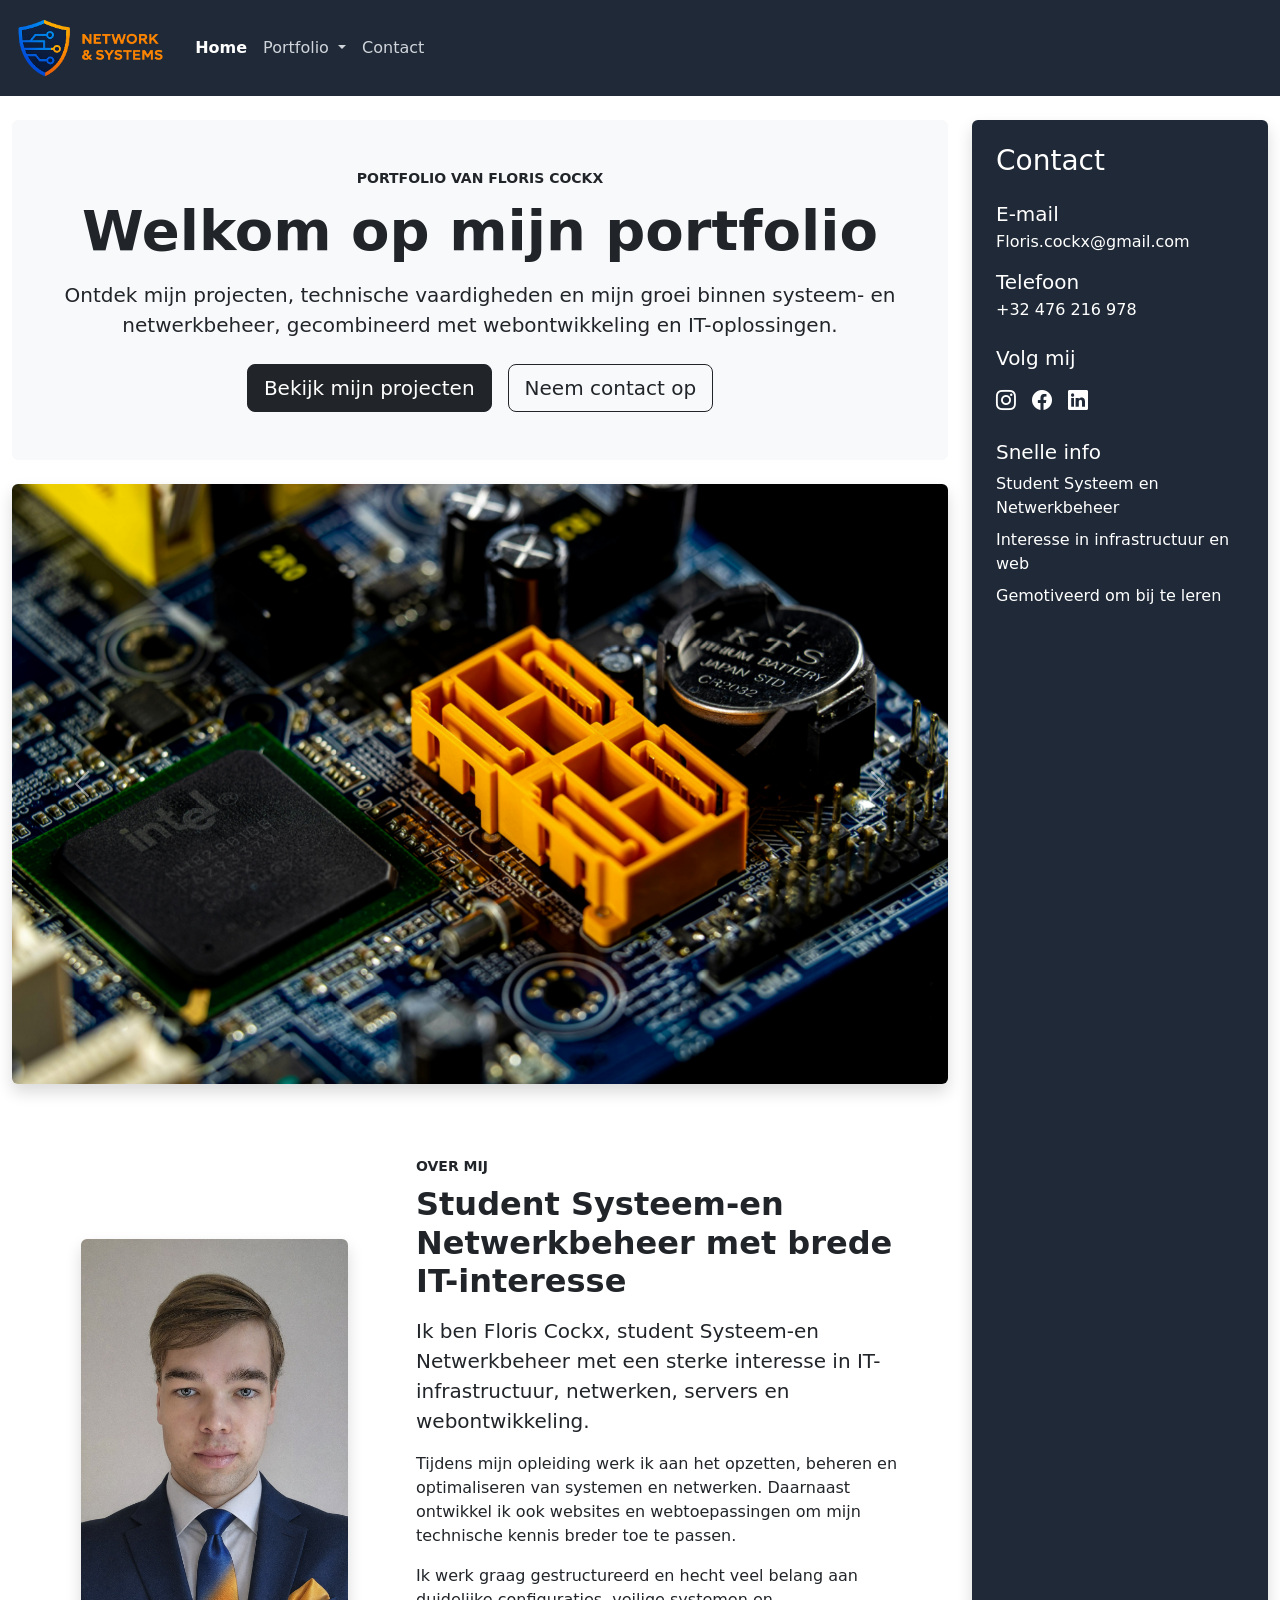
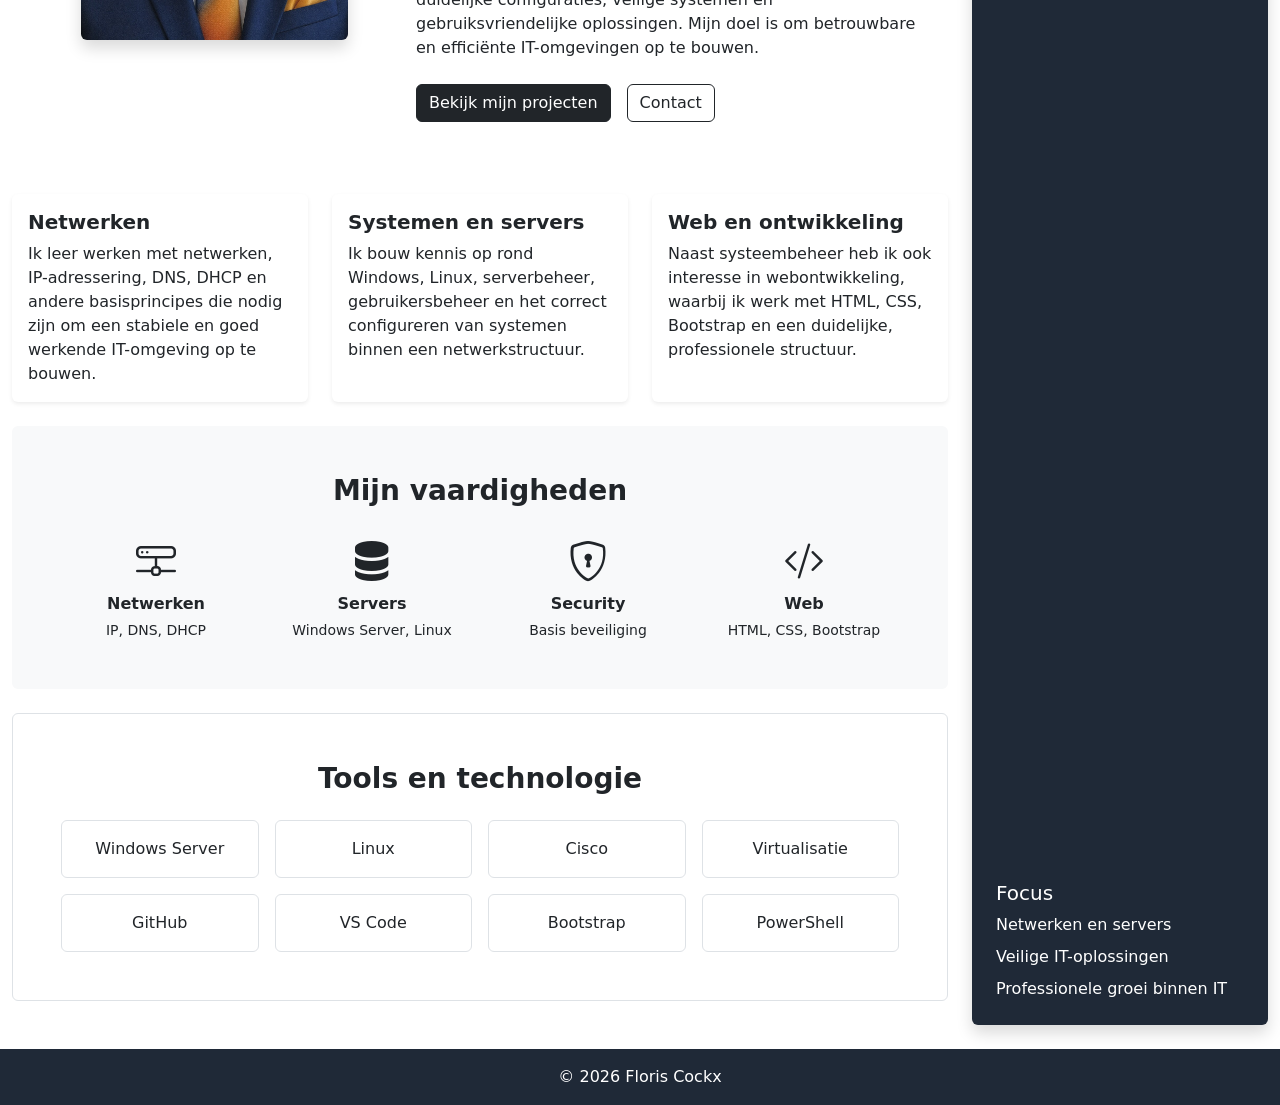
==== commit ac631425: "zo goed als klaar" ====
--- a/index.html
+++ b/index.html
@@ -20,7 +20,7 @@
         integrity="sha384-YvpcrYf0tY3lHB60NNkmXc5s9fDVZLESaAA55NDzOxhy9GkcIdslK1eN7N6jIeHz" crossorigin="anonymous" defer>
     </script>
     <!-- script voor de huidige jaar -->
-    <script src="Js/script.js" defer></script>
+    <script src="js/script-jaar.js" defer></script>
     <!-- eigen geschreven css voor jouw html-bestand -->
     <link rel="stylesheet" href="css/style.css">
 </head>
@@ -40,7 +40,7 @@
                 <section class="collapse navbar-collapse" id="hoofdnavigatie">
                     <ul class="navbar-nav me-auto mb-2 mb-lg-0">
                         <li class="nav-item">
-                            <a class="nav-link active" href="index.html">Home</a>
+                            <a class="nav-link active" aria-current="page" href="index.html">Home</a>
                         </li>
 
                         <li class="nav-item dropdown">
@@ -48,11 +48,11 @@
                                 Portfolio
                             </a>
                             <ul class="dropdown-menu">
-                                <li><a class="dropdown-item" href="portfolio.html">Alle projecten</a></li>
-                                <li><a class="dropdown-item" href="bekabelingsplan.html">Bekabelingsplan</a></li>
-                                <li><a class="dropdown-item" href="project2.html">Project 2</a></li>
-                                <li><a class="dropdown-item" href="project3.html">Project 3</a></li>
-                                <li><a class="dropdown-item" href="project4.html">Project 4</a></li>
+                                <li><a class="dropdown-item" href="portfolio.html">alle projecten</a></li>
+                                <li><a class="dropdown-item" href="bekabelingsplan.html">bekabelingsplan</a></li>
+                                <li><a class="dropdown-item" href="magnum_opus1.html">magnum opus 1</a></li>
+                                <li><a class="dropdown-item" href="topdesign.html">topdesign</a></li>
+                                <li><a class="dropdown-item" href="scripting.html">scripting project</a></li>
                                 <li><a class="dropdown-item" href="project5.html">Project 5</a></li>
                                 <li><a class="dropdown-item" href="project6.html">Project 6</a></li>
                             </ul>
@@ -62,11 +62,6 @@
                             <a class="nav-link" href="contact.html">Contact</a>
                         </li>
                     </ul>
-
-                    <form class="d-flex mt-3 mt-lg-0" role="search">
-                        <input class="form-control me-2" type="search" placeholder="Zoeken" aria-label="Zoeken">
-                        <button class="btn btn-outline-light" type="submit">Zoek</button>
-                    </form>
                 </section>
             </section>
         </nav>
@@ -131,10 +126,10 @@
 
             <article class="col-lg-7">
                 <p class="text-uppercase fw-semibold small mb-2">Over mij</p>
-                <h2 class="h2 fw-bold mb-3">Student Systeem en Netwerkbeheer met brede IT interesse</h2>
+                <h2 class="h2 fw-bold mb-3">Student Systeem-en Netwerkbeheer met brede IT-interesse</h2>
 
                 <p class="lead">
-                Ik ben Floris Cockx, student Systeem en Netwerkbeheer met een sterke interesse in IT-infrastructuur,
+                Ik ben Floris Cockx, student Systeem-en Netwerkbeheer met een sterke interesse in IT-infrastructuur,
                 netwerken, servers en webontwikkeling.
                 </p>
 
@@ -299,7 +294,7 @@
     </main>
 
     <footer class="header-kleur text-white text-center py-3">
-        <p class="sticky-bottom text-center mb-0">&copy; <span id="year"></span> Portfolio</p>
+        <p class="sticky-bottom text-center mb-0">&copy; <span id="year"></span> Floris Cockx</p>
     </footer>
 
 </body>
--- a/css/style.css
+++ b/css/style.css
@@ -38,4 +38,22 @@
 
 #projectoverzicht {
     scroll-margin-top: 120px;
+}
+
+#map {
+    height: 300px;
+}
+
+.accordion-button:not(.collapsed) {
+  background-color: #ff8800;
+  color: white;
+}
+
+.accordion-button:focus {
+  box-shadow: none;
+  border-color: #ff8800;
+}
+
+.progress-bar {
+  background-color: #ff8800; 
 }
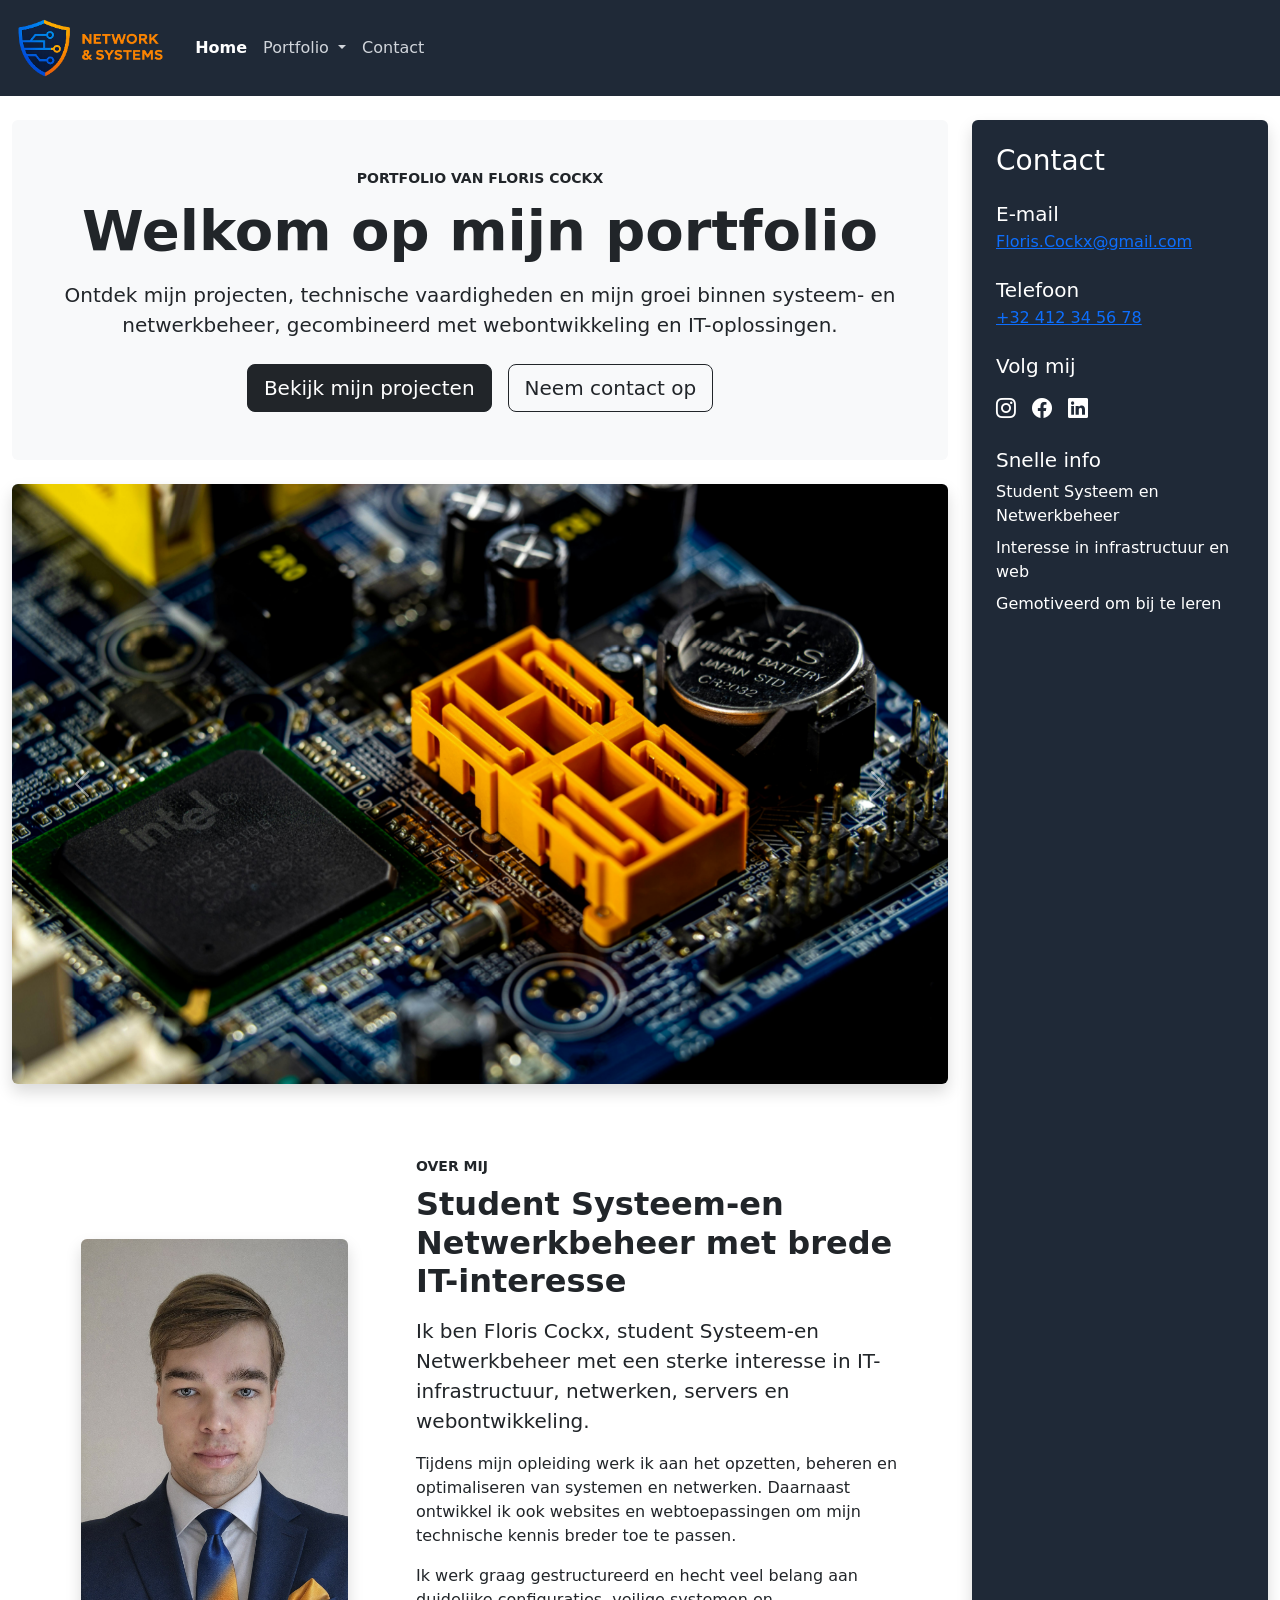
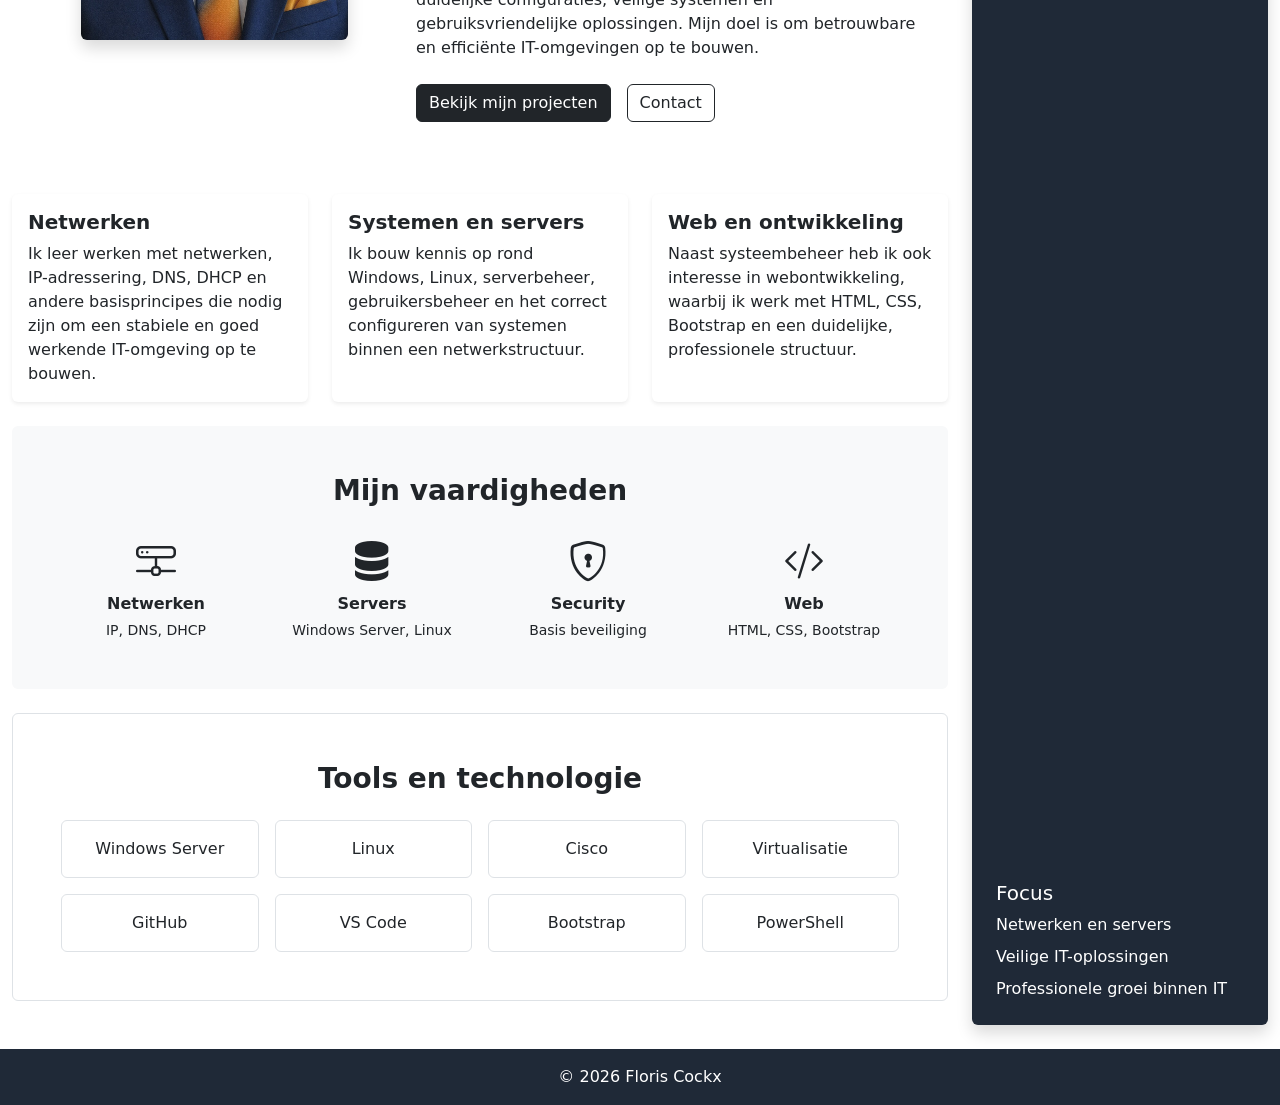
==== commit 564a7d99: "klaar" ====
--- a/index.html
+++ b/index.html
@@ -53,8 +53,8 @@
                                 <li><a class="dropdown-item" href="magnum_opus1.html">magnum opus 1</a></li>
                                 <li><a class="dropdown-item" href="topdesign.html">topdesign</a></li>
                                 <li><a class="dropdown-item" href="scripting.html">scripting project</a></li>
-                                <li><a class="dropdown-item" href="project5.html">Project 5</a></li>
-                                <li><a class="dropdown-item" href="project6.html">Project 6</a></li>
+                                <li><a class="dropdown-item" href="magnum_opus2.html">magnum opus 2</a></li>
+                                <li><a class="dropdown-item" href="createch.html">createch</a></li>
                             </ul>
                         </li>
 
@@ -255,21 +255,23 @@
             <h2 class="h3 mb-4">Contact</h2>
 
             <h3 class="h5 mb-1">E-mail</h3>
-            <p class="mb-3">Floris.cockx@gmail.com</p>
+            <a href="mailto:floris.cockx@gmail.com">Floris.Cockx@gmail.com</a>
+            <br/>
 
             <h3 class="h5 mb-1">Telefoon</h3>
-            <p class="mb-4">+32 476 216 978</p>
+            <a href="tel:+32412345678">+32 412 34 56 78</a>
+            <br/>
 
             <h3 class="h5 mb-3">Volg mij</h3>
 
             <nav class="d-flex gap-3 fs-5">
-                <a href="https://www.instagram.com/" target="_blank" class="text-white" aria-label="Instagram">
+                <a href="https://www.instagram.com/floris9cockx/" target="_blank" class="text-white" aria-label="Instagram">
                     <i class="bi bi-instagram"></i>
                 </a>
-                <a href="https://www.facebook.com/" target="_blank" class="text-white" aria-label="Facebook">
+                <a href="https://www.facebook.com/profile.php?id=100070587662087" target="_blank" class="text-white" aria-label="Facebook">
                     <i class="bi bi-facebook"></i>
                 </a>
-                <a href="https://www.linkedin.com/" target="_blank" class="text-white" aria-label="LinkedIn">
+                <a href="https://www.linkedin.com/in/floris-undefined-301005406/" target="_blank" class="text-white" aria-label="LinkedIn">
                     <i class="bi bi-linkedin"></i>
                 </a>
             </nav>
--- a/css/style.css
+++ b/css/style.css
@@ -45,15 +45,21 @@
 }
 
 .accordion-button:not(.collapsed) {
-  background-color: #ff8800;
+  background-color: #f59e0b;
   color: white;
 }
 
 .accordion-button:focus {
   box-shadow: none;
-  border-color: #ff8800;
+  border-color: #f59e0b;
 }
 
 .progress-bar {
-  background-color: #ff8800; 
+  background-color: #f59e0b; 
+}
+
+.dropdown-item.active,
+.dropdown-item:active {
+    background-color: #f59e0b;
+    color: white;
 }
